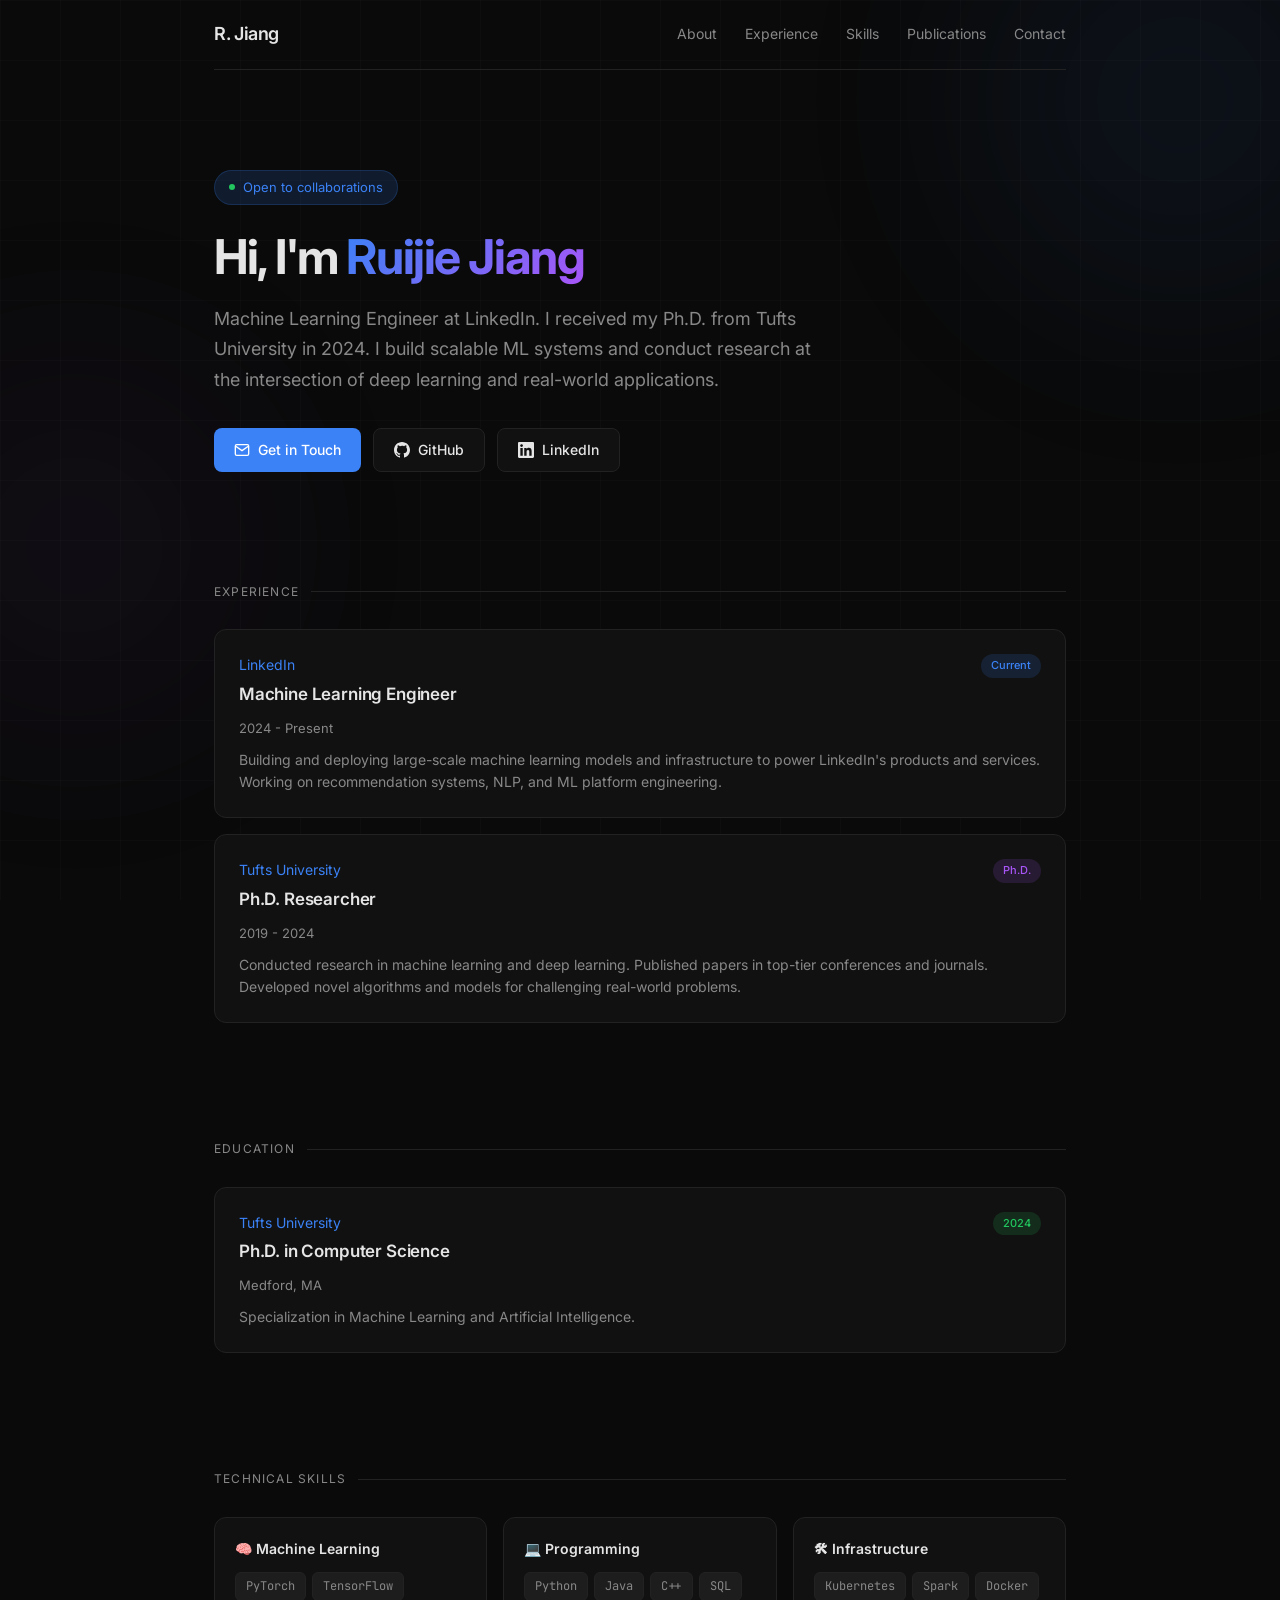
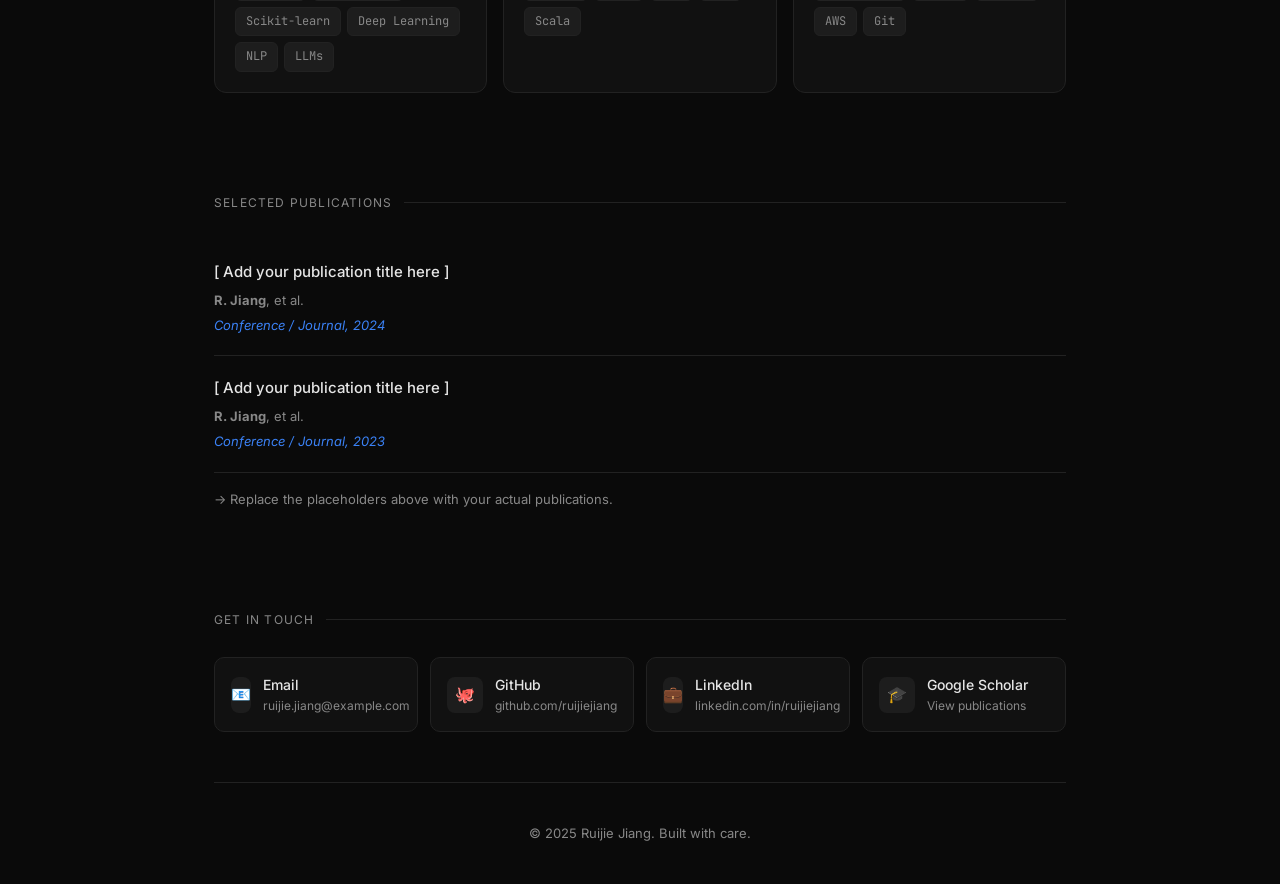
==== index.html @ 91a781a1 "Initial commit: personal homepage" ====
<!DOCTYPE html>
<html lang="en">
<head>
  <meta charset="UTF-8">
  <meta name="viewport" content="width=device-width, initial-scale=1.0">
  <title>Ruijie Jiang - Machine Learning Engineer</title>
  <link href="https://fonts.googleapis.com/css2?family=Inter:wght@300;400;500;600;700&family=JetBrains+Mono:wght@400;500&display=swap" rel="stylesheet">
  <style>
    :root {
      --bg: #0a0a0a;
      --bg-card: #111111;
      --bg-card-hover: #1a1a1a;
      --border: #222;
      --text: #e5e5e5;
      --text-muted: #888;
      --accent: #3b82f6;
      --accent-glow: rgba(59, 130, 246, 0.15);
      --green: #22c55e;
      --purple: #a855f7;
      --orange: #f97316;
    }

    * { margin: 0; padding: 0; box-sizing: border-box; }

    body {
      font-family: 'Inter', -apple-system, sans-serif;
      background: var(--bg);
      color: var(--text);
      line-height: 1.6;
      overflow-x: hidden;
    }

    /* Subtle grid background */
    body::before {
      content: '';
      position: fixed;
      top: 0; left: 0; right: 0; bottom: 0;
      background-image:
        linear-gradient(rgba(255,255,255,0.02) 1px, transparent 1px),
        linear-gradient(90deg, rgba(255,255,255,0.02) 1px, transparent 1px);
      background-size: 60px 60px;
      pointer-events: none;
      z-index: 0;
    }

    /* Glow orbs */
    .glow-orb {
      position: fixed;
      border-radius: 50%;
      filter: blur(120px);
      opacity: 0.4;
      pointer-events: none;
      z-index: 0;
    }
    .glow-1 { width: 400px; height: 400px; background: #3b82f6; top: -100px; right: -100px; opacity: 0.08; }
    .glow-2 { width: 350px; height: 350px; background: #a855f7; bottom: 20%; left: -100px; opacity: 0.06; }

    .container {
      max-width: 900px;
      margin: 0 auto;
      padding: 0 24px;
      position: relative;
      z-index: 1;
    }

    /* Nav */
    nav {
      padding: 20px 0;
      display: flex;
      justify-content: space-between;
      align-items: center;
      border-bottom: 1px solid var(--border);
      margin-bottom: 60px;
    }
    .nav-name {
      font-weight: 600;
      font-size: 18px;
      letter-spacing: -0.02em;
    }
    .nav-links { display: flex; gap: 28px; }
    .nav-links a {
      color: var(--text-muted);
      text-decoration: none;
      font-size: 14px;
      font-weight: 400;
      transition: color 0.2s;
    }
    .nav-links a:hover { color: var(--text); }

    /* Hero */
    .hero {
      padding: 40px 0 60px;
    }
    .hero-badge {
      display: inline-flex;
      align-items: center;
      gap: 8px;
      padding: 6px 14px;
      background: var(--accent-glow);
      border: 1px solid rgba(59,130,246,0.2);
      border-radius: 20px;
      font-size: 13px;
      color: var(--accent);
      margin-bottom: 24px;
    }
    .hero-badge .dot {
      width: 6px; height: 6px;
      background: var(--green);
      border-radius: 50%;
      animation: pulse 2s infinite;
    }
    @keyframes pulse {
      0%, 100% { opacity: 1; }
      50% { opacity: 0.4; }
    }
    .hero h1 {
      font-size: 48px;
      font-weight: 700;
      letter-spacing: -0.03em;
      line-height: 1.15;
      margin-bottom: 20px;
    }
    .hero h1 .gradient {
      background: linear-gradient(135deg, var(--accent), var(--purple));
      -webkit-background-clip: text;
      -webkit-text-fill-color: transparent;
      background-clip: text;
    }
    .hero-desc {
      font-size: 18px;
      color: var(--text-muted);
      max-width: 600px;
      line-height: 1.7;
    }
    .hero-links {
      display: flex;
      gap: 12px;
      margin-top: 32px;
    }
    .hero-links a {
      display: inline-flex;
      align-items: center;
      gap: 8px;
      padding: 10px 20px;
      border-radius: 8px;
      font-size: 14px;
      font-weight: 500;
      text-decoration: none;
      transition: all 0.2s;
    }
    .btn-primary {
      background: var(--accent);
      color: #fff;
    }
    .btn-primary:hover { background: #2563eb; }
    .btn-secondary {
      background: var(--bg-card);
      color: var(--text);
      border: 1px solid var(--border);
    }
    .btn-secondary:hover { background: var(--bg-card-hover); border-color: #444; }

    /* Section */
    section {
      padding: 50px 0;
    }
    .section-title {
      font-size: 12px;
      text-transform: uppercase;
      letter-spacing: 0.1em;
      color: var(--text-muted);
      margin-bottom: 28px;
      display: flex;
      align-items: center;
      gap: 12px;
    }
    .section-title::after {
      content: '';
      flex: 1;
      height: 1px;
      background: var(--border);
    }

    /* Cards */
    .card {
      background: var(--bg-card);
      border: 1px solid var(--border);
      border-radius: 12px;
      padding: 24px;
      margin-bottom: 16px;
      transition: all 0.25s;
    }
    .card:hover {
      background: var(--bg-card-hover);
      border-color: #333;
      transform: translateY(-2px);
    }
    .card-header {
      display: flex;
      justify-content: space-between;
      align-items: flex-start;
      margin-bottom: 10px;
    }
    .card-title {
      font-size: 17px;
      font-weight: 600;
      letter-spacing: -0.01em;
    }
    .card-tag {
      font-size: 11px;
      padding: 3px 10px;
      border-radius: 12px;
      font-weight: 500;
    }
    .tag-blue { background: rgba(59,130,246,0.15); color: var(--accent); }
    .tag-green { background: rgba(34,197,94,0.15); color: var(--green); }
    .tag-purple { background: rgba(168,85,247,0.15); color: var(--purple); }
    .tag-orange { background: rgba(249,115,22,0.15); color: var(--orange); }
    .card-org {
      font-size: 14px;
      color: var(--accent);
      margin-bottom: 4px;
    }
    .card-date {
      font-size: 13px;
      color: var(--text-muted);
      margin-bottom: 10px;
    }
    .card-desc {
      font-size: 14px;
      color: var(--text-muted);
      line-height: 1.6;
    }

    /* Skills */
    .skills-grid {
      display: grid;
      grid-template-columns: repeat(auto-fill, minmax(250px, 1fr));
      gap: 16px;
    }
    .skill-card {
      background: var(--bg-card);
      border: 1px solid var(--border);
      border-radius: 12px;
      padding: 20px;
      transition: all 0.25s;
    }
    .skill-card:hover {
      border-color: #333;
      transform: translateY(-2px);
    }
    .skill-card h3 {
      font-size: 14px;
      font-weight: 600;
      margin-bottom: 12px;
      display: flex;
      align-items: center;
      gap: 8px;
    }
    .skill-tags {
      display: flex;
      flex-wrap: wrap;
      gap: 6px;
    }
    .skill-tag {
      font-size: 12px;
      padding: 4px 10px;
      background: rgba(255,255,255,0.05);
      border: 1px solid var(--border);
      border-radius: 6px;
      color: var(--text-muted);
      font-family: 'JetBrains Mono', monospace;
    }

    /* Publications */
    .pub-item {
      padding: 20px 0;
      border-bottom: 1px solid var(--border);
    }
    .pub-item:last-child { border-bottom: none; }
    .pub-title {
      font-size: 15px;
      font-weight: 500;
      margin-bottom: 6px;
    }
    .pub-authors {
      font-size: 13px;
      color: var(--text-muted);
      margin-bottom: 4px;
    }
    .pub-venue {
      font-size: 13px;
      color: var(--accent);
      font-style: italic;
    }

    /* Contact */
    .contact-grid {
      display: grid;
      grid-template-columns: repeat(auto-fit, minmax(200px, 1fr));
      gap: 12px;
    }
    .contact-item {
      display: flex;
      align-items: center;
      gap: 12px;
      padding: 16px;
      background: var(--bg-card);
      border: 1px solid var(--border);
      border-radius: 10px;
      text-decoration: none;
      color: var(--text);
      font-size: 14px;
      transition: all 0.2s;
    }
    .contact-item:hover {
      border-color: var(--accent);
      background: var(--bg-card-hover);
    }
    .contact-icon {
      width: 36px; height: 36px;
      display: flex;
      align-items: center;
      justify-content: center;
      background: rgba(255,255,255,0.05);
      border-radius: 8px;
      font-size: 16px;
    }

    /* Footer */
    footer {
      padding: 40px 0;
      border-top: 1px solid var(--border);
      text-align: center;
      color: var(--text-muted);
      font-size: 13px;
    }

    /* Responsive */
    @media (max-width: 640px) {
      .hero h1 { font-size: 32px; }
      .hero-desc { font-size: 16px; }
      nav { flex-direction: column; gap: 16px; }
      .skills-grid { grid-template-columns: 1fr; }
    }
  </style>
</head>
<body>
  <div class="glow-orb glow-1"></div>
  <div class="glow-orb glow-2"></div>

  <div class="container">
    <nav>
      <div class="nav-name">R. Jiang</div>
      <div class="nav-links">
        <a href="#about">About</a>
        <a href="#experience">Experience</a>
        <a href="#skills">Skills</a>
        <a href="#publications">Publications</a>
        <a href="#contact">Contact</a>
      </div>
    </nav>

    <!-- Hero -->
    <div class="hero" id="about">
      <div class="hero-badge">
        <span class="dot"></span>
        Open to collaborations
      </div>
      <h1>Hi, I'm <span class="gradient">Ruijie Jiang</span></h1>
      <p class="hero-desc">
        Machine Learning Engineer at LinkedIn. I received my Ph.D. from Tufts University in 2024.
        I build scalable ML systems and conduct research at the intersection of deep learning and real-world applications.
      </p>
      <div class="hero-links">
        <a href="mailto:ruijie.jiang@example.com" class="btn-primary">
          <svg width="16" height="16" fill="none" stroke="currentColor" stroke-width="2" viewBox="0 0 24 24"><path d="M4 4h16c1.1 0 2 .9 2 2v12c0 1.1-.9 2-2 2H4c-1.1 0-2-.9-2-2V6c0-1.1.9-2 2-2z"/><path d="m22 6-10 7L2 6"/></svg>
          Get in Touch
        </a>
        <a href="https://github.com/ruijiejiang" class="btn-secondary" target="_blank">
          <svg width="16" height="16" fill="currentColor" viewBox="0 0 24 24"><path d="M12 0c-6.626 0-12 5.373-12 12 0 5.302 3.438 9.8 8.207 11.387.599.111.793-.261.793-.577v-2.234c-3.338.726-4.033-1.416-4.033-1.416-.546-1.387-1.333-1.756-1.333-1.756-1.089-.745.083-.729.083-.729 1.205.084 1.839 1.237 1.839 1.237 1.07 1.834 2.807 1.304 3.492.997.107-.775.418-1.305.762-1.604-2.665-.305-5.467-1.334-5.467-5.931 0-1.311.469-2.381 1.236-3.221-.124-.303-.535-1.524.117-3.176 0 0 1.008-.322 3.301 1.23A11.509 11.509 0 0 1 12 5.803c1.02.005 2.047.138 3.006.404 2.291-1.552 3.297-1.23 3.297-1.23.653 1.653.242 2.874.118 3.176.77.84 1.235 1.911 1.235 3.221 0 4.609-2.807 5.624-5.479 5.921.43.372.823 1.102.823 2.222v3.293c0 .319.192.694.801.576C20.566 21.797 24 17.3 24 12c0-6.627-5.373-12-12-12z"/></svg>
          GitHub
        </a>
        <a href="https://linkedin.com/in/ruijiejiang" class="btn-secondary" target="_blank">
          <svg width="16" height="16" fill="currentColor" viewBox="0 0 24 24"><path d="M20.447 20.452h-3.554v-5.569c0-1.328-.027-3.037-1.852-3.037-1.853 0-2.136 1.445-2.136 2.939v5.667H9.351V9h3.414v1.561h.046c.477-.9 1.637-1.85 3.37-1.85 3.601 0 4.267 2.37 4.267 5.455v6.286zM5.337 7.433c-1.144 0-2.063-.926-2.063-2.065 0-1.138.92-2.063 2.063-2.063 1.14 0 2.064.925 2.064 2.063 0 1.139-.925 2.065-2.064 2.065zm1.782 13.019H3.555V9h3.564v11.452zM22.225 0H1.771C.792 0 0 .774 0 1.729v20.542C0 23.227.792 24 1.771 24h20.451C23.2 24 24 23.227 24 22.271V1.729C24 .774 23.2 0 22.222 0h.003z"/></svg>
          LinkedIn
        </a>
      </div>
    </div>

    <!-- Experience -->
    <section id="experience">
      <div class="section-title">Experience</div>

      <div class="card">
        <div class="card-header">
          <div>
            <div class="card-org">LinkedIn</div>
            <div class="card-title">Machine Learning Engineer</div>
          </div>
          <span class="card-tag tag-blue">Current</span>
        </div>
        <div class="card-date">2024 - Present</div>
        <div class="card-desc">
          Building and deploying large-scale machine learning models and infrastructure to power LinkedIn's products and services. Working on recommendation systems, NLP, and ML platform engineering.
        </div>
      </div>

      <div class="card">
        <div class="card-header">
          <div>
            <div class="card-org">Tufts University</div>
            <div class="card-title">Ph.D. Researcher</div>
          </div>
          <span class="card-tag tag-purple">Ph.D.</span>
        </div>
        <div class="card-date">2019 - 2024</div>
        <div class="card-desc">
          Conducted research in machine learning and deep learning. Published papers in top-tier conferences and journals. Developed novel algorithms and models for challenging real-world problems.
        </div>
      </div>
    </section>

    <!-- Education -->
    <section id="education">
      <div class="section-title">Education</div>

      <div class="card">
        <div class="card-header">
          <div>
            <div class="card-org">Tufts University</div>
            <div class="card-title">Ph.D. in Computer Science</div>
          </div>
          <span class="card-tag tag-green">2024</span>
        </div>
        <div class="card-date">Medford, MA</div>
        <div class="card-desc">
          Specialization in Machine Learning and Artificial Intelligence.
        </div>
      </div>
    </section>

    <!-- Skills -->
    <section id="skills">
      <div class="section-title">Technical Skills</div>

      <div class="skills-grid">
        <div class="skill-card">
          <h3>🧠 Machine Learning</h3>
          <div class="skill-tags">
            <span class="skill-tag">PyTorch</span>
            <span class="skill-tag">TensorFlow</span>
            <span class="skill-tag">Scikit-learn</span>
            <span class="skill-tag">Deep Learning</span>
            <span class="skill-tag">NLP</span>
            <span class="skill-tag">LLMs</span>
          </div>
        </div>

        <div class="skill-card">
          <h3>💻 Programming</h3>
          <div class="skill-tags">
            <span class="skill-tag">Python</span>
            <span class="skill-tag">Java</span>
            <span class="skill-tag">C++</span>
            <span class="skill-tag">SQL</span>
            <span class="skill-tag">Scala</span>
          </div>
        </div>

        <div class="skill-card">
          <h3>🛠 Infrastructure</h3>
          <div class="skill-tags">
            <span class="skill-tag">Kubernetes</span>
            <span class="skill-tag">Spark</span>
            <span class="skill-tag">Docker</span>
            <span class="skill-tag">AWS</span>
            <span class="skill-tag">Git</span>
          </div>
        </div>
      </div>
    </section>

    <!-- Publications -->
    <section id="publications">
      <div class="section-title">Selected Publications</div>

      <div class="pub-item">
        <div class="pub-title">[ Add your publication title here ]</div>
        <div class="pub-authors"><strong>R. Jiang</strong>, et al.</div>
        <div class="pub-venue">Conference / Journal, 2024</div>
      </div>

      <div class="pub-item">
        <div class="pub-title">[ Add your publication title here ]</div>
        <div class="pub-authors"><strong>R. Jiang</strong>, et al.</div>
        <div class="pub-venue">Conference / Journal, 2023</div>
      </div>

      <p style="color: var(--text-muted); font-size: 13px; margin-top: 16px;">
        → Replace the placeholders above with your actual publications.
      </p>
    </section>

    <!-- Contact -->
    <section id="contact">
      <div class="section-title">Get in Touch</div>

      <div class="contact-grid">
        <a href="mailto:ruijie.jiang@example.com" class="contact-item">
          <div class="contact-icon">📧</div>
          <div>
            <div style="font-weight: 500;">Email</div>
            <div style="font-size: 12px; color: var(--text-muted);">ruijie.jiang@example.com</div>
          </div>
        </a>
        <a href="https://github.com/ruijiejiang" target="_blank" class="contact-item">
          <div class="contact-icon">🐙</div>
          <div>
            <div style="font-weight: 500;">GitHub</div>
            <div style="font-size: 12px; color: var(--text-muted);">github.com/ruijiejiang</div>
          </div>
        </a>
        <a href="https://linkedin.com/in/ruijiejiang" target="_blank" class="contact-item">
          <div class="contact-icon">💼</div>
          <div>
            <div style="font-weight: 500;">LinkedIn</div>
            <div style="font-size: 12px; color: var(--text-muted);">linkedin.com/in/ruijiejiang</div>
          </div>
        </a>
        <a href="https://scholar.google.com/" target="_blank" class="contact-item">
          <div class="contact-icon">🎓</div>
          <div>
            <div style="font-weight: 500;">Google Scholar</div>
            <div style="font-size: 12px; color: var(--text-muted);">View publications</div>
          </div>
        </a>
      </div>
    </section>

    <footer>
      &copy; 2025 Ruijie Jiang. Built with care.
    </footer>
  </div>
</body>
</html>
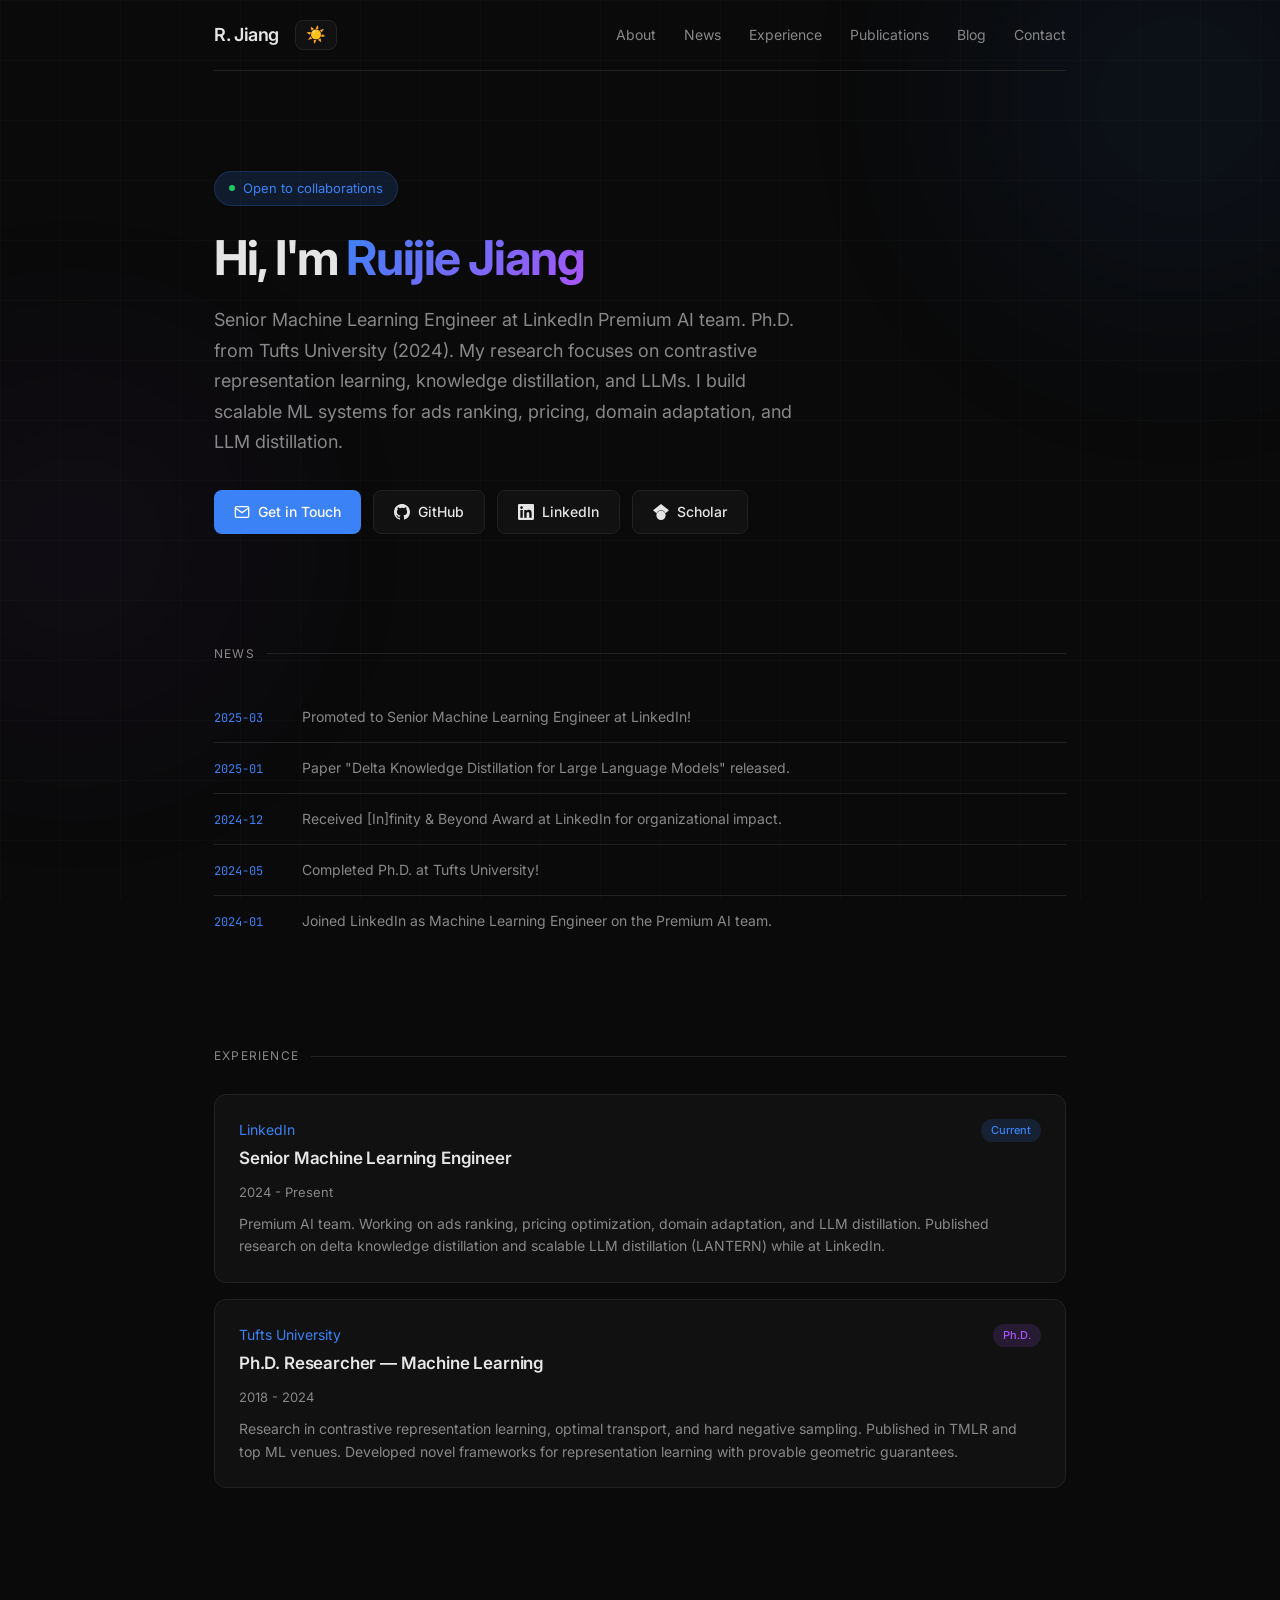
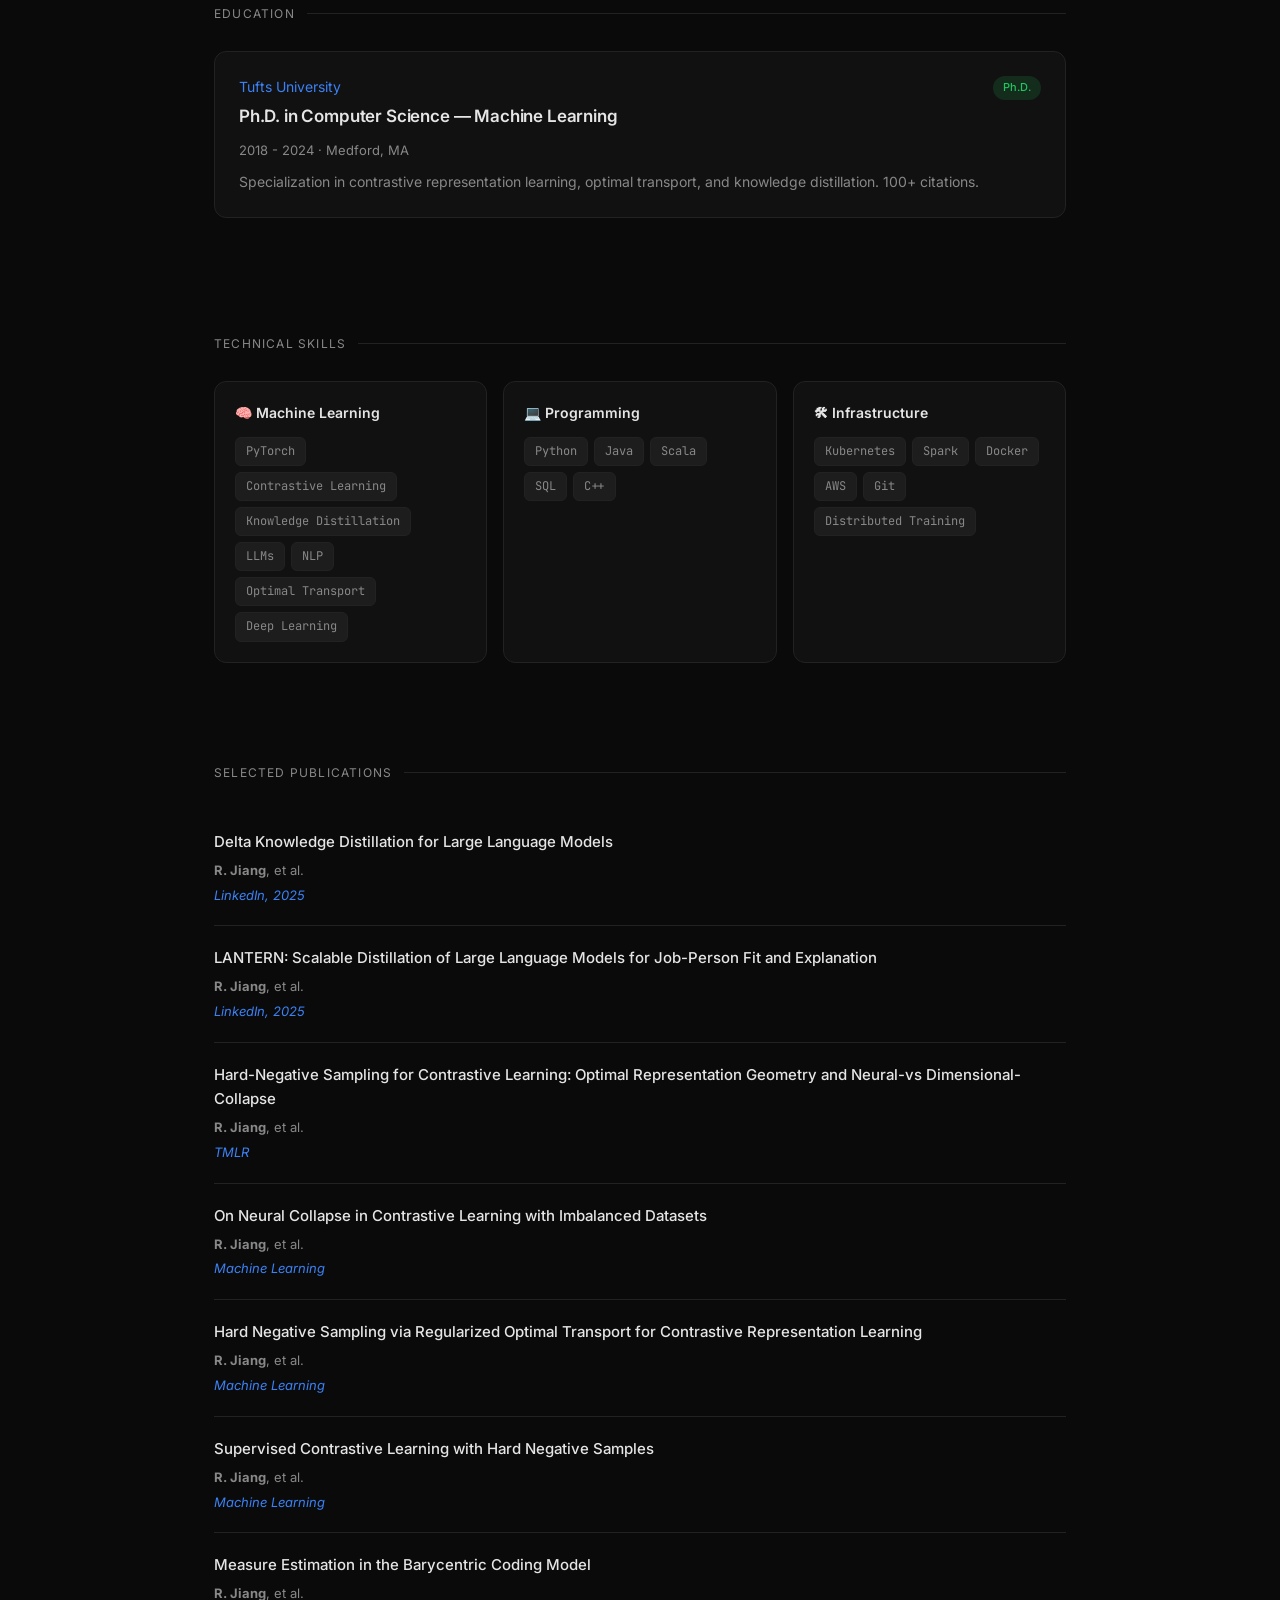
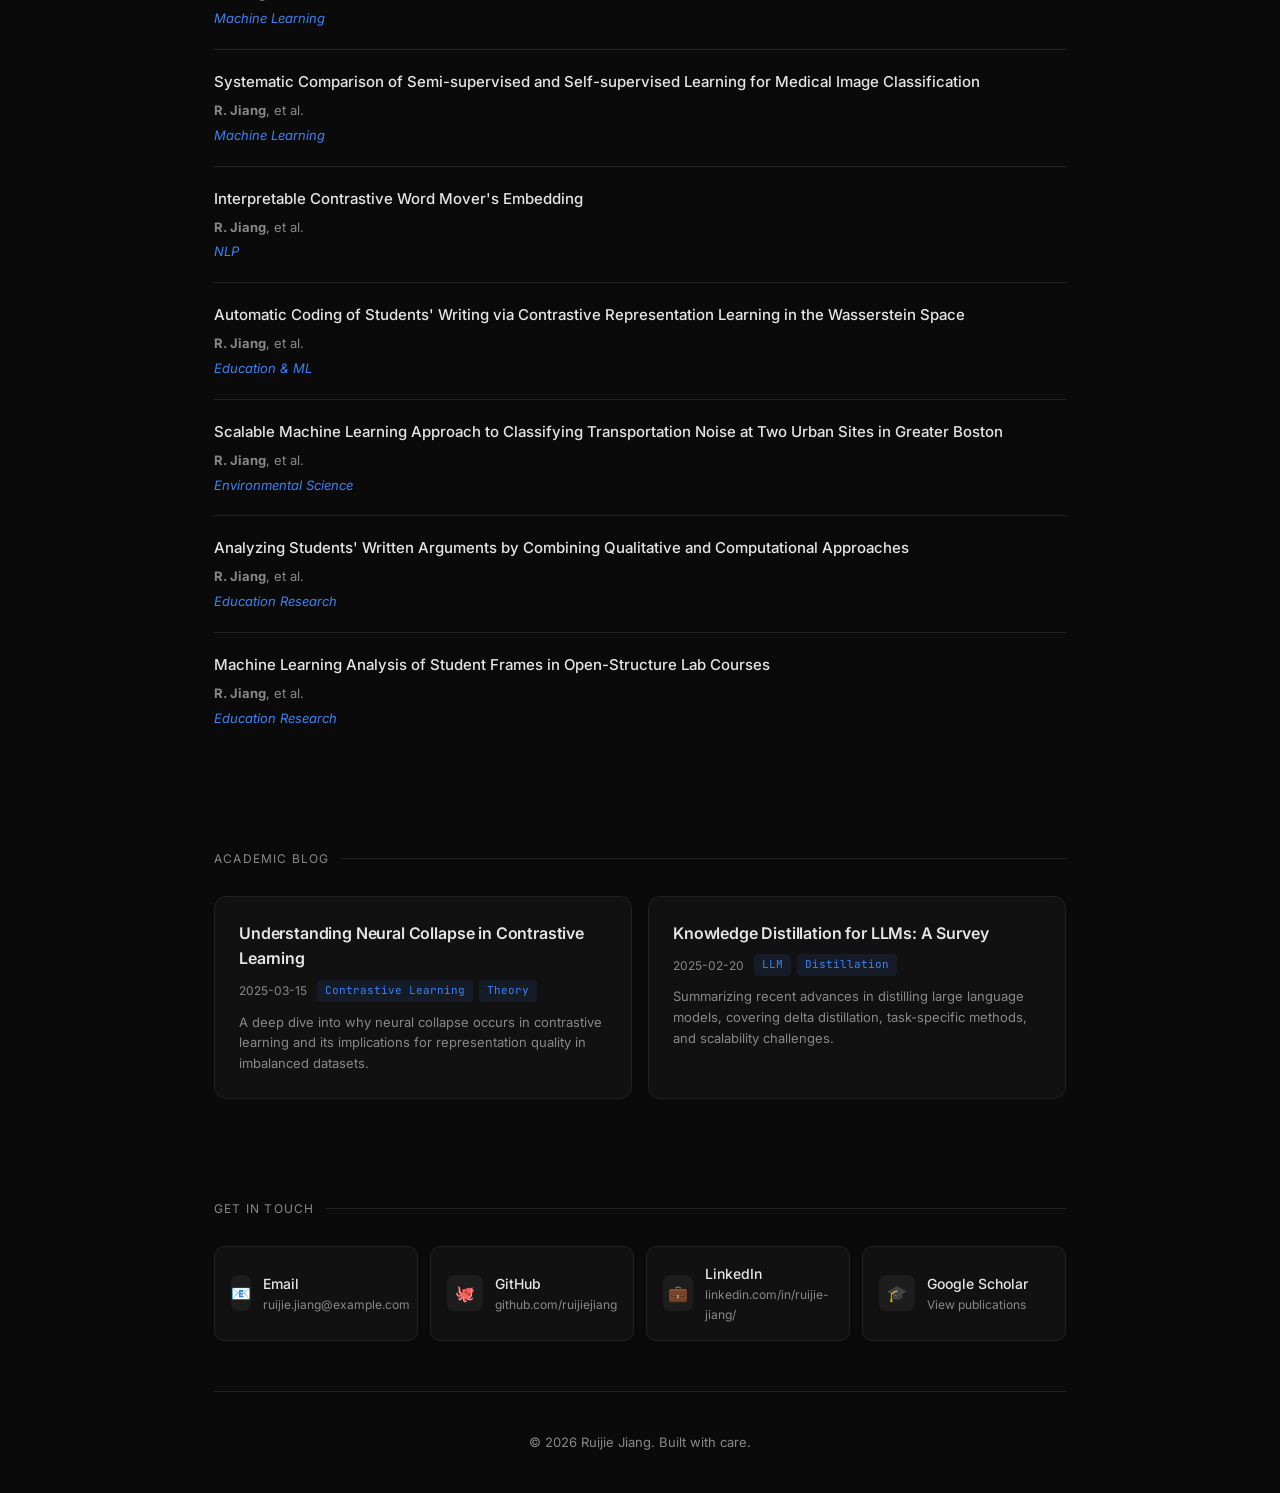
==== commit 17cb93cf: "Refactor: data-driven architecture, day/night theme, news & blog sections" ====
--- a/index.html
+++ b/index.html
@@ -3,544 +3,244 @@
 <head>
   <meta charset="UTF-8">
   <meta name="viewport" content="width=device-width, initial-scale=1.0">
-  <title>Ruijie Jiang - Machine Learning Engineer</title>
+  <title>Ruijie Jiang — Senior ML Engineer</title>
   <link href="https://fonts.googleapis.com/css2?family=Inter:wght@300;400;500;600;700&family=JetBrains+Mono:wght@400;500&display=swap" rel="stylesheet">
-  <style>
-    :root {
-      --bg: #0a0a0a;
-      --bg-card: #111111;
-      --bg-card-hover: #1a1a1a;
-      --border: #222;
-      --text: #e5e5e5;
-      --text-muted: #888;
-      --accent: #3b82f6;
-      --accent-glow: rgba(59, 130, 246, 0.15);
-      --green: #22c55e;
-      --purple: #a855f7;
-      --orange: #f97316;
-    }
-
-    * { margin: 0; padding: 0; box-sizing: border-box; }
-
-    body {
-      font-family: 'Inter', -apple-system, sans-serif;
-      background: var(--bg);
-      color: var(--text);
-      line-height: 1.6;
-      overflow-x: hidden;
-    }
-
-    /* Subtle grid background */
-    body::before {
-      content: '';
-      position: fixed;
-      top: 0; left: 0; right: 0; bottom: 0;
-      background-image:
-        linear-gradient(rgba(255,255,255,0.02) 1px, transparent 1px),
-        linear-gradient(90deg, rgba(255,255,255,0.02) 1px, transparent 1px);
-      background-size: 60px 60px;
-      pointer-events: none;
-      z-index: 0;
-    }
-
-    /* Glow orbs */
-    .glow-orb {
-      position: fixed;
-      border-radius: 50%;
-      filter: blur(120px);
-      opacity: 0.4;
-      pointer-events: none;
-      z-index: 0;
-    }
-    .glow-1 { width: 400px; height: 400px; background: #3b82f6; top: -100px; right: -100px; opacity: 0.08; }
-    .glow-2 { width: 350px; height: 350px; background: #a855f7; bottom: 20%; left: -100px; opacity: 0.06; }
-
-    .container {
-      max-width: 900px;
-      margin: 0 auto;
-      padding: 0 24px;
-      position: relative;
-      z-index: 1;
-    }
-
-    /* Nav */
-    nav {
-      padding: 20px 0;
-      display: flex;
-      justify-content: space-between;
-      align-items: center;
-      border-bottom: 1px solid var(--border);
-      margin-bottom: 60px;
-    }
-    .nav-name {
-      font-weight: 600;
-      font-size: 18px;
-      letter-spacing: -0.02em;
-    }
-    .nav-links { display: flex; gap: 28px; }
-    .nav-links a {
-      color: var(--text-muted);
-      text-decoration: none;
-      font-size: 14px;
-      font-weight: 400;
-      transition: color 0.2s;
-    }
-    .nav-links a:hover { color: var(--text); }
-
-    /* Hero */
-    .hero {
-      padding: 40px 0 60px;
-    }
-    .hero-badge {
-      display: inline-flex;
-      align-items: center;
-      gap: 8px;
-      padding: 6px 14px;
-      background: var(--accent-glow);
-      border: 1px solid rgba(59,130,246,0.2);
-      border-radius: 20px;
-      font-size: 13px;
-      color: var(--accent);
-      margin-bottom: 24px;
-    }
-    .hero-badge .dot {
-      width: 6px; height: 6px;
-      background: var(--green);
-      border-radius: 50%;
-      animation: pulse 2s infinite;
-    }
-    @keyframes pulse {
-      0%, 100% { opacity: 1; }
-      50% { opacity: 0.4; }
-    }
-    .hero h1 {
-      font-size: 48px;
-      font-weight: 700;
-      letter-spacing: -0.03em;
-      line-height: 1.15;
-      margin-bottom: 20px;
-    }
-    .hero h1 .gradient {
-      background: linear-gradient(135deg, var(--accent), var(--purple));
-      -webkit-background-clip: text;
-      -webkit-text-fill-color: transparent;
-      background-clip: text;
-    }
-    .hero-desc {
-      font-size: 18px;
-      color: var(--text-muted);
-      max-width: 600px;
-      line-height: 1.7;
-    }
-    .hero-links {
-      display: flex;
-      gap: 12px;
-      margin-top: 32px;
-    }
-    .hero-links a {
-      display: inline-flex;
-      align-items: center;
-      gap: 8px;
-      padding: 10px 20px;
-      border-radius: 8px;
-      font-size: 14px;
-      font-weight: 500;
-      text-decoration: none;
-      transition: all 0.2s;
-    }
-    .btn-primary {
-      background: var(--accent);
-      color: #fff;
-    }
-    .btn-primary:hover { background: #2563eb; }
-    .btn-secondary {
-      background: var(--bg-card);
-      color: var(--text);
-      border: 1px solid var(--border);
-    }
-    .btn-secondary:hover { background: var(--bg-card-hover); border-color: #444; }
-
-    /* Section */
-    section {
-      padding: 50px 0;
-    }
-    .section-title {
-      font-size: 12px;
-      text-transform: uppercase;
-      letter-spacing: 0.1em;
-      color: var(--text-muted);
-      margin-bottom: 28px;
-      display: flex;
-      align-items: center;
-      gap: 12px;
-    }
-    .section-title::after {
-      content: '';
-      flex: 1;
-      height: 1px;
-      background: var(--border);
-    }
-
-    /* Cards */
-    .card {
-      background: var(--bg-card);
-      border: 1px solid var(--border);
-      border-radius: 12px;
-      padding: 24px;
-      margin-bottom: 16px;
-      transition: all 0.25s;
-    }
-    .card:hover {
-      background: var(--bg-card-hover);
-      border-color: #333;
-      transform: translateY(-2px);
-    }
-    .card-header {
-      display: flex;
-      justify-content: space-between;
-      align-items: flex-start;
-      margin-bottom: 10px;
-    }
-    .card-title {
-      font-size: 17px;
-      font-weight: 600;
-      letter-spacing: -0.01em;
-    }
-    .card-tag {
-      font-size: 11px;
-      padding: 3px 10px;
-      border-radius: 12px;
-      font-weight: 500;
-    }
-    .tag-blue { background: rgba(59,130,246,0.15); color: var(--accent); }
-    .tag-green { background: rgba(34,197,94,0.15); color: var(--green); }
-    .tag-purple { background: rgba(168,85,247,0.15); color: var(--purple); }
-    .tag-orange { background: rgba(249,115,22,0.15); color: var(--orange); }
-    .card-org {
-      font-size: 14px;
-      color: var(--accent);
-      margin-bottom: 4px;
-    }
-    .card-date {
-      font-size: 13px;
-      color: var(--text-muted);
-      margin-bottom: 10px;
-    }
-    .card-desc {
-      font-size: 14px;
-      color: var(--text-muted);
-      line-height: 1.6;
-    }
-
-    /* Skills */
-    .skills-grid {
-      display: grid;
-      grid-template-columns: repeat(auto-fill, minmax(250px, 1fr));
-      gap: 16px;
-    }
-    .skill-card {
-      background: var(--bg-card);
-      border: 1px solid var(--border);
-      border-radius: 12px;
-      padding: 20px;
-      transition: all 0.25s;
-    }
-    .skill-card:hover {
-      border-color: #333;
-      transform: translateY(-2px);
-    }
-    .skill-card h3 {
-      font-size: 14px;
-      font-weight: 600;
-      margin-bottom: 12px;
-      display: flex;
-      align-items: center;
-      gap: 8px;
-    }
-    .skill-tags {
-      display: flex;
-      flex-wrap: wrap;
-      gap: 6px;
-    }
-    .skill-tag {
-      font-size: 12px;
-      padding: 4px 10px;
-      background: rgba(255,255,255,0.05);
-      border: 1px solid var(--border);
-      border-radius: 6px;
-      color: var(--text-muted);
-      font-family: 'JetBrains Mono', monospace;
-    }
-
-    /* Publications */
-    .pub-item {
-      padding: 20px 0;
-      border-bottom: 1px solid var(--border);
-    }
-    .pub-item:last-child { border-bottom: none; }
-    .pub-title {
-      font-size: 15px;
-      font-weight: 500;
-      margin-bottom: 6px;
-    }
-    .pub-authors {
-      font-size: 13px;
-      color: var(--text-muted);
-      margin-bottom: 4px;
-    }
-    .pub-venue {
-      font-size: 13px;
-      color: var(--accent);
-      font-style: italic;
-    }
-
-    /* Contact */
-    .contact-grid {
-      display: grid;
-      grid-template-columns: repeat(auto-fit, minmax(200px, 1fr));
-      gap: 12px;
-    }
-    .contact-item {
-      display: flex;
-      align-items: center;
-      gap: 12px;
-      padding: 16px;
-      background: var(--bg-card);
-      border: 1px solid var(--border);
-      border-radius: 10px;
-      text-decoration: none;
-      color: var(--text);
-      font-size: 14px;
-      transition: all 0.2s;
-    }
-    .contact-item:hover {
-      border-color: var(--accent);
-      background: var(--bg-card-hover);
-    }
-    .contact-icon {
-      width: 36px; height: 36px;
-      display: flex;
-      align-items: center;
-      justify-content: center;
-      background: rgba(255,255,255,0.05);
-      border-radius: 8px;
-      font-size: 16px;
-    }
-
-    /* Footer */
-    footer {
-      padding: 40px 0;
-      border-top: 1px solid var(--border);
-      text-align: center;
-      color: var(--text-muted);
-      font-size: 13px;
-    }
-
-    /* Responsive */
-    @media (max-width: 640px) {
-      .hero h1 { font-size: 32px; }
-      .hero-desc { font-size: 16px; }
-      nav { flex-direction: column; gap: 16px; }
-      .skills-grid { grid-template-columns: 1fr; }
-    }
-  </style>
+  <link rel="stylesheet" href="style.css">
 </head>
 <body>
   <div class="glow-orb glow-1"></div>
   <div class="glow-orb glow-2"></div>
 
   <div class="container">
+    <!-- Nav -->
     <nav>
-      <div class="nav-name">R. Jiang</div>
+      <div class="nav-left">
+        <div class="nav-name" id="nav-name"></div>
+        <button class="theme-toggle" id="theme-toggle" title="Toggle day/night"></button>
+      </div>
       <div class="nav-links">
         <a href="#about">About</a>
+        <a href="#news">News</a>
         <a href="#experience">Experience</a>
-        <a href="#skills">Skills</a>
         <a href="#publications">Publications</a>
+        <a href="#blog">Blog</a>
         <a href="#contact">Contact</a>
       </div>
     </nav>
 
     <!-- Hero -->
     <div class="hero" id="about">
-      <div class="hero-badge">
-        <span class="dot"></span>
-        Open to collaborations
-      </div>
-      <h1>Hi, I'm <span class="gradient">Ruijie Jiang</span></h1>
-      <p class="hero-desc">
-        Machine Learning Engineer at LinkedIn. I received my Ph.D. from Tufts University in 2024.
-        I build scalable ML systems and conduct research at the intersection of deep learning and real-world applications.
-      </p>
-      <div class="hero-links">
-        <a href="mailto:ruijie.jiang@example.com" class="btn-primary">
-          <svg width="16" height="16" fill="none" stroke="currentColor" stroke-width="2" viewBox="0 0 24 24"><path d="M4 4h16c1.1 0 2 .9 2 2v12c0 1.1-.9 2-2 2H4c-1.1 0-2-.9-2-2V6c0-1.1.9-2 2-2z"/><path d="m22 6-10 7L2 6"/></svg>
-          Get in Touch
-        </a>
-        <a href="https://github.com/ruijiejiang" class="btn-secondary" target="_blank">
-          <svg width="16" height="16" fill="currentColor" viewBox="0 0 24 24"><path d="M12 0c-6.626 0-12 5.373-12 12 0 5.302 3.438 9.8 8.207 11.387.599.111.793-.261.793-.577v-2.234c-3.338.726-4.033-1.416-4.033-1.416-.546-1.387-1.333-1.756-1.333-1.756-1.089-.745.083-.729.083-.729 1.205.084 1.839 1.237 1.839 1.237 1.07 1.834 2.807 1.304 3.492.997.107-.775.418-1.305.762-1.604-2.665-.305-5.467-1.334-5.467-5.931 0-1.311.469-2.381 1.236-3.221-.124-.303-.535-1.524.117-3.176 0 0 1.008-.322 3.301 1.23A11.509 11.509 0 0 1 12 5.803c1.02.005 2.047.138 3.006.404 2.291-1.552 3.297-1.23 3.297-1.23.653 1.653.242 2.874.118 3.176.77.84 1.235 1.911 1.235 3.221 0 4.609-2.807 5.624-5.479 5.921.43.372.823 1.102.823 2.222v3.293c0 .319.192.694.801.576C20.566 21.797 24 17.3 24 12c0-6.627-5.373-12-12-12z"/></svg>
-          GitHub
-        </a>
-        <a href="https://linkedin.com/in/ruijiejiang" class="btn-secondary" target="_blank">
-          <svg width="16" height="16" fill="currentColor" viewBox="0 0 24 24"><path d="M20.447 20.452h-3.554v-5.569c0-1.328-.027-3.037-1.852-3.037-1.853 0-2.136 1.445-2.136 2.939v5.667H9.351V9h3.414v1.561h.046c.477-.9 1.637-1.85 3.37-1.85 3.601 0 4.267 2.37 4.267 5.455v6.286zM5.337 7.433c-1.144 0-2.063-.926-2.063-2.065 0-1.138.92-2.063 2.063-2.063 1.14 0 2.064.925 2.064 2.063 0 1.139-.925 2.065-2.064 2.065zm1.782 13.019H3.555V9h3.564v11.452zM22.225 0H1.771C.792 0 0 .774 0 1.729v20.542C0 23.227.792 24 1.771 24h20.451C23.2 24 24 23.227 24 22.271V1.729C24 .774 23.2 0 22.222 0h.003z"/></svg>
-          LinkedIn
-        </a>
-      </div>
+      <div class="hero-badge"><span class="dot"></span><span id="hero-badge"></span></div>
+      <h1>Hi, I'm <span class="gradient" id="hero-name"></span></h1>
+      <p class="hero-desc" id="hero-desc"></p>
+      <div class="hero-links" id="hero-links"></div>
     </div>
+
+    <!-- News -->
+    <section id="news">
+      <div class="section-title">News</div>
+      <ul class="news-list" id="news-list"></ul>
+    </section>
 
     <!-- Experience -->
     <section id="experience">
       <div class="section-title">Experience</div>
-
-      <div class="card">
-        <div class="card-header">
-          <div>
-            <div class="card-org">LinkedIn</div>
-            <div class="card-title">Machine Learning Engineer</div>
-          </div>
-          <span class="card-tag tag-blue">Current</span>
-        </div>
-        <div class="card-date">2024 - Present</div>
-        <div class="card-desc">
-          Building and deploying large-scale machine learning models and infrastructure to power LinkedIn's products and services. Working on recommendation systems, NLP, and ML platform engineering.
-        </div>
-      </div>
-
-      <div class="card">
-        <div class="card-header">
-          <div>
-            <div class="card-org">Tufts University</div>
-            <div class="card-title">Ph.D. Researcher</div>
-          </div>
-          <span class="card-tag tag-purple">Ph.D.</span>
-        </div>
-        <div class="card-date">2019 - 2024</div>
-        <div class="card-desc">
-          Conducted research in machine learning and deep learning. Published papers in top-tier conferences and journals. Developed novel algorithms and models for challenging real-world problems.
-        </div>
-      </div>
+      <div id="experience-list"></div>
     </section>
 
     <!-- Education -->
     <section id="education">
       <div class="section-title">Education</div>
-
-      <div class="card">
-        <div class="card-header">
-          <div>
-            <div class="card-org">Tufts University</div>
-            <div class="card-title">Ph.D. in Computer Science</div>
-          </div>
-          <span class="card-tag tag-green">2024</span>
-        </div>
-        <div class="card-date">Medford, MA</div>
-        <div class="card-desc">
-          Specialization in Machine Learning and Artificial Intelligence.
-        </div>
-      </div>
+      <div id="education-list"></div>
     </section>
 
     <!-- Skills -->
     <section id="skills">
       <div class="section-title">Technical Skills</div>
-
-      <div class="skills-grid">
-        <div class="skill-card">
-          <h3>🧠 Machine Learning</h3>
-          <div class="skill-tags">
-            <span class="skill-tag">PyTorch</span>
-            <span class="skill-tag">TensorFlow</span>
-            <span class="skill-tag">Scikit-learn</span>
-            <span class="skill-tag">Deep Learning</span>
-            <span class="skill-tag">NLP</span>
-            <span class="skill-tag">LLMs</span>
-          </div>
-        </div>
-
-        <div class="skill-card">
-          <h3>💻 Programming</h3>
-          <div class="skill-tags">
-            <span class="skill-tag">Python</span>
-            <span class="skill-tag">Java</span>
-            <span class="skill-tag">C++</span>
-            <span class="skill-tag">SQL</span>
-            <span class="skill-tag">Scala</span>
-          </div>
-        </div>
-
-        <div class="skill-card">
-          <h3>🛠 Infrastructure</h3>
-          <div class="skill-tags">
-            <span class="skill-tag">Kubernetes</span>
-            <span class="skill-tag">Spark</span>
-            <span class="skill-tag">Docker</span>
-            <span class="skill-tag">AWS</span>
-            <span class="skill-tag">Git</span>
-          </div>
-        </div>
-      </div>
+      <div class="skills-grid" id="skills-grid"></div>
     </section>
 
     <!-- Publications -->
     <section id="publications">
       <div class="section-title">Selected Publications</div>
-
-      <div class="pub-item">
-        <div class="pub-title">[ Add your publication title here ]</div>
-        <div class="pub-authors"><strong>R. Jiang</strong>, et al.</div>
-        <div class="pub-venue">Conference / Journal, 2024</div>
-      </div>
-
-      <div class="pub-item">
-        <div class="pub-title">[ Add your publication title here ]</div>
-        <div class="pub-authors"><strong>R. Jiang</strong>, et al.</div>
-        <div class="pub-venue">Conference / Journal, 2023</div>
-      </div>
-
-      <p style="color: var(--text-muted); font-size: 13px; margin-top: 16px;">
-        → Replace the placeholders above with your actual publications.
-      </p>
+      <div id="pub-list"></div>
+    </section>
+
+    <!-- Blog -->
+    <section id="blog">
+      <div class="section-title">Academic Blog</div>
+      <div class="blog-grid" id="blog-grid"></div>
     </section>
 
     <!-- Contact -->
     <section id="contact">
       <div class="section-title">Get in Touch</div>
-
-      <div class="contact-grid">
-        <a href="mailto:ruijie.jiang@example.com" class="contact-item">
-          <div class="contact-icon">📧</div>
-          <div>
-            <div style="font-weight: 500;">Email</div>
-            <div style="font-size: 12px; color: var(--text-muted);">ruijie.jiang@example.com</div>
+      <div class="contact-grid" id="contact-grid"></div>
+    </section>
+
+    <footer id="footer"></footer>
+  </div>
+
+  <script src="data.js"></script>
+  <script>
+    // ---- SVG icons ----
+    const ICONS = {
+      mail: '<svg width="16" height="16" fill="none" stroke="currentColor" stroke-width="2" viewBox="0 0 24 24"><path d="M4 4h16c1.1 0 2 .9 2 2v12c0 1.1-.9 2-2 2H4c-1.1 0-2-.9-2-2V6c0-1.1.9-2 2-2z"/><path d="m22 6-10 7L2 6"/></svg>',
+      github: '<svg width="16" height="16" fill="currentColor" viewBox="0 0 24 24"><path d="M12 0c-6.626 0-12 5.373-12 12 0 5.302 3.438 9.8 8.207 11.387.599.111.793-.261.793-.577v-2.234c-3.338.726-4.033-1.416-4.033-1.416-.546-1.387-1.333-1.756-1.333-1.756-1.089-.745.083-.729.083-.729 1.205.084 1.839 1.237 1.839 1.237 1.07 1.834 2.807 1.304 3.492.997.107-.775.418-1.305.762-1.604-2.665-.305-5.467-1.334-5.467-5.931 0-1.311.469-2.381 1.236-3.221-.124-.303-.535-1.524.117-3.176 0 0 1.008-.322 3.301 1.23A11.509 11.509 0 0 1 12 5.803c1.02.005 2.047.138 3.006.404 2.291-1.552 3.297-1.23 3.297-1.23.653 1.653.242 2.874.118 3.176.77.84 1.235 1.911 1.235 3.221 0 4.609-2.807 5.624-5.479 5.921.43.372.823 1.102.823 2.222v3.293c0 .319.192.694.801.576C20.566 21.797 24 17.3 24 12c0-6.627-5.373-12-12-12z"/></svg>',
+      linkedin: '<svg width="16" height="16" fill="currentColor" viewBox="0 0 24 24"><path d="M20.447 20.452h-3.554v-5.569c0-1.328-.027-3.037-1.852-3.037-1.853 0-2.136 1.445-2.136 2.939v5.667H9.351V9h3.414v1.561h.046c.477-.9 1.637-1.85 3.37-1.85 3.601 0 4.267 2.37 4.267 5.455v6.286zM5.337 7.433c-1.144 0-2.063-.926-2.063-2.065 0-1.138.92-2.063 2.063-2.063 1.14 0 2.064.925 2.064 2.063 0 1.139-.925 2.065-2.064 2.065zm1.782 13.019H3.555V9h3.564v11.452zM22.225 0H1.771C.792 0 0 .774 0 1.729v20.542C0 23.227.792 24 1.771 24h20.451C23.2 24 24 23.227 24 22.271V1.729C24 .774 23.2 0 22.222 0h.003z"/></svg>',
+      scholar: '<svg width="16" height="16" fill="currentColor" viewBox="0 0 24 24"><path d="M5.242 13.769L0 9.5 12 0l12 9.5-5.242 4.269C17.548 11.249 14.978 9.5 12 9.5c-2.977 0-5.548 1.748-6.758 4.269zM12 10a7 7 0 1 0 0 14 7 7 0 0 0 0-14z"/></svg>',
+    };
+
+    const $ = (id) => document.getElementById(id);
+    const el = (tag, cls, html) => {
+      const e = document.createElement(tag);
+      if (cls) e.className = cls;
+      if (html) e.innerHTML = html;
+      return e;
+    };
+
+    // ---- Theme (auto day/night + manual toggle) ----
+    function isDay() {
+      const h = new Date().getHours();
+      return h >= SITE.dayStart && h < SITE.dayEnd;
+    }
+    function applyTheme(day) {
+      document.documentElement.setAttribute('data-theme', day ? 'day' : 'night');
+      $('theme-toggle').textContent = day ? '🌙' : '☀️';
+      $('theme-toggle').title = day ? 'Switch to night mode' : 'Switch to day mode';
+    }
+    let currentThemeIsDay = isDay();
+    const saved = sessionStorage.getItem('theme');
+    if (saved !== null) currentThemeIsDay = saved === 'day';
+    $('theme-toggle').addEventListener('click', () => {
+      currentThemeIsDay = !currentThemeIsDay;
+      sessionStorage.setItem('theme', currentThemeIsDay ? 'day' : 'night');
+      applyTheme(currentThemeIsDay);
+    });
+    applyTheme(currentThemeIsDay);
+
+    // ---- Hero ----
+    $('nav-name').textContent = SITE.shortName;
+    $('hero-badge').textContent = SITE.badge;
+    $('hero-name').textContent = SITE.name;
+    $('hero-desc').textContent = SITE.heroDesc;
+    $('hero-links').innerHTML = `
+      <a href="mailto:${SITE.email}" class="btn-primary">${ICONS.mail} Get in Touch</a>
+      <a href="${SITE.github}" class="btn-secondary" target="_blank">${ICONS.github} GitHub</a>
+      <a href="${SITE.linkedin}" class="btn-secondary" target="_blank">${ICONS.linkedin} LinkedIn</a>
+      <a href="${SITE.scholar}" class="btn-secondary" target="_blank">${ICONS.scholar} Scholar</a>
+    `;
+
+    // ---- News ----
+    const newsList = $('news-list');
+    const NEWS_INITIAL = 5;
+    SITE.news.forEach((n, i) => {
+      const li = el('li', 'news-item', `
+        <span class="news-date">${n.date}</span>
+        <span class="news-text">${n.text}</span>
+      `);
+      if (i >= NEWS_INITIAL) li.style.display = 'none';
+      li.dataset.idx = i;
+      newsList.appendChild(li);
+    });
+    if (SITE.news.length > NEWS_INITIAL) {
+      const btn = el('button', 'news-show-more', `Show all (${SITE.news.length})`);
+      let expanded = false;
+      btn.addEventListener('click', () => {
+        expanded = !expanded;
+        newsList.querySelectorAll('.news-item').forEach(li => {
+          li.style.display = (expanded || +li.dataset.idx < NEWS_INITIAL) ? '' : 'none';
+        });
+        btn.textContent = expanded ? 'Show less' : `Show all (${SITE.news.length})`;
+      });
+      newsList.parentElement.appendChild(btn);
+    }
+
+    // ---- Experience & Education ----
+    function renderCards(list, containerId) {
+      const container = $(containerId);
+      list.forEach(item => {
+        container.appendChild(el('div', 'card', `
+          <div class="card-header">
+            <div>
+              <div class="card-org">${item.org}</div>
+              <div class="card-title">${item.role || item.degree}</div>
+            </div>
+            <span class="card-tag tag-${item.tagColor}">${item.tag}</span>
           </div>
-        </a>
-        <a href="https://github.com/ruijiejiang" target="_blank" class="contact-item">
-          <div class="contact-icon">🐙</div>
-          <div>
-            <div style="font-weight: 500;">GitHub</div>
-            <div style="font-size: 12px; color: var(--text-muted);">github.com/ruijiejiang</div>
+          <div class="card-date">${item.date}</div>
+          <div class="card-desc">${item.desc}</div>
+        `));
+      });
+    }
+    renderCards(SITE.experience, 'experience-list');
+    renderCards(SITE.education, 'education-list');
+
+    // ---- Skills ----
+    const skillsGrid = $('skills-grid');
+    SITE.skills.forEach(s => {
+      skillsGrid.appendChild(el('div', 'skill-card', `
+        <h3>${s.icon} ${s.category}</h3>
+        <div class="skill-tags">${s.items.map(i => `<span class="skill-tag">${i}</span>`).join('')}</div>
+      `));
+    });
+
+    // ---- Publications ----
+    const pubList = $('pub-list');
+    SITE.publications.forEach(p => {
+      const titleHtml = p.link
+        ? `<a href="${p.link}" target="_blank">${p.title}</a>`
+        : p.title;
+      pubList.appendChild(el('div', 'pub-item', `
+        <div class="pub-title">${titleHtml}</div>
+        <div class="pub-authors">${p.authors}</div>
+        <div class="pub-venue">${p.venue}</div>
+      `));
+    });
+
+    // ---- Blog ----
+    const blogGrid = $('blog-grid');
+    if (SITE.blogPosts.length === 0) {
+      blogGrid.appendChild(el('p', 'blog-empty', 'Coming soon...'));
+    } else {
+      SITE.blogPosts.forEach(post => {
+        const titleHtml = post.link
+          ? `<a href="${post.link}">${post.title}</a>`
+          : post.title;
+        const tagsHtml = post.tags.map(t => `<span class="blog-tag">${t}</span>`).join('');
+        blogGrid.appendChild(el('div', 'blog-card', `
+          <div class="blog-card-title">${titleHtml}</div>
+          <div class="blog-card-meta">
+            <span>${post.date}</span>
+            <div class="blog-card-tags">${tagsHtml}</div>
           </div>
-        </a>
-        <a href="https://linkedin.com/in/ruijiejiang" target="_blank" class="contact-item">
-          <div class="contact-icon">💼</div>
-          <div>
-            <div style="font-weight: 500;">LinkedIn</div>
-            <div style="font-size: 12px; color: var(--text-muted);">linkedin.com/in/ruijiejiang</div>
-          </div>
-        </a>
-        <a href="https://scholar.google.com/" target="_blank" class="contact-item">
-          <div class="contact-icon">🎓</div>
-          <div>
-            <div style="font-weight: 500;">Google Scholar</div>
-            <div style="font-size: 12px; color: var(--text-muted);">View publications</div>
-          </div>
-        </a>
-      </div>
-    </section>
-
-    <footer>
-      &copy; 2025 Ruijie Jiang. Built with care.
-    </footer>
-  </div>
+          <div class="blog-card-summary">${post.summary}</div>
+        `));
+      });
+    }
+
+    // ---- Contact ----
+    const contactGrid = $('contact-grid');
+    [
+      { icon: '📧', label: 'Email',          sub: SITE.email,                                    href: `mailto:${SITE.email}` },
+      { icon: '🐙', label: 'GitHub',         sub: SITE.github.replace('https://', ''),           href: SITE.github },
+      { icon: '💼', label: 'LinkedIn',        sub: SITE.linkedin.replace('https://www.', ''),     href: SITE.linkedin },
+      { icon: '🎓', label: 'Google Scholar',  sub: 'View publications',                           href: SITE.scholar },
+    ].forEach(c => {
+      const a = el('a', 'contact-item', `
+        <div class="contact-icon">${c.icon}</div>
+        <div>
+          <div class="contact-label">${c.label}</div>
+          <div class="contact-sub">${c.sub}</div>
+        </div>
+      `);
+      a.href = c.href;
+      a.target = '_blank';
+      contactGrid.appendChild(a);
+    });
+
+    // ---- Footer ----
+    $('footer').innerHTML = `&copy; ${new Date().getFullYear()} ${SITE.name}. Built with care.`;
+  </script>
 </body>
 </html>
--- a/style.css
+++ b/style.css
@@ -0,0 +1,431 @@
+/* ============================================================
+   style.css — 日夜双主题 + 所有组件样式
+   ============================================================ */
+
+/* ---- Night theme (default) ---- */
+:root {
+  --bg: #0a0a0a;
+  --bg-card: #111111;
+  --bg-card-hover: #1a1a1a;
+  --border: #222;
+  --text: #e5e5e5;
+  --text-muted: #888;
+  --accent: #3b82f6;
+  --accent-hover: #2563eb;
+  --accent-glow: rgba(59, 130, 246, 0.15);
+  --accent-border: rgba(59, 130, 246, 0.2);
+  --green: #22c55e;
+  --purple: #a855f7;
+  --orange: #f97316;
+  --grid-line: rgba(255, 255, 255, 0.02);
+  --skill-tag-bg: rgba(255, 255, 255, 0.05);
+  --contact-icon-bg: rgba(255, 255, 255, 0.05);
+  --glow1-color: #3b82f6;
+  --glow2-color: #a855f7;
+  --glow1-opacity: 0.08;
+  --glow2-opacity: 0.06;
+  --card-hover-border: #333;
+  --gradient-from: var(--accent);
+  --gradient-to: var(--purple);
+}
+
+/* ---- Day theme ---- */
+[data-theme="day"] {
+  --bg: #f8f9fa;
+  --bg-card: #ffffff;
+  --bg-card-hover: #f0f1f3;
+  --border: #e0e0e0;
+  --text: #1a1a1a;
+  --text-muted: #666;
+  --accent: #2563eb;
+  --accent-hover: #1d4ed8;
+  --accent-glow: rgba(37, 99, 235, 0.1);
+  --accent-border: rgba(37, 99, 235, 0.2);
+  --green: #16a34a;
+  --purple: #9333ea;
+  --orange: #ea580c;
+  --grid-line: rgba(0, 0, 0, 0.03);
+  --skill-tag-bg: rgba(0, 0, 0, 0.04);
+  --contact-icon-bg: rgba(0, 0, 0, 0.04);
+  --glow1-color: #60a5fa;
+  --glow2-color: #c084fc;
+  --glow1-opacity: 0.10;
+  --glow2-opacity: 0.08;
+  --card-hover-border: #ccc;
+  --gradient-from: #2563eb;
+  --gradient-to: #9333ea;
+}
+
+/* ---- Reset ---- */
+* { margin: 0; padding: 0; box-sizing: border-box; }
+
+body {
+  font-family: 'Inter', -apple-system, sans-serif;
+  background: var(--bg);
+  color: var(--text);
+  line-height: 1.6;
+  overflow-x: hidden;
+  transition: background 0.4s, color 0.4s;
+}
+
+/* Grid overlay */
+body::before {
+  content: '';
+  position: fixed;
+  inset: 0;
+  background-image:
+    linear-gradient(var(--grid-line) 1px, transparent 1px),
+    linear-gradient(90deg, var(--grid-line) 1px, transparent 1px);
+  background-size: 60px 60px;
+  pointer-events: none;
+  z-index: 0;
+}
+
+/* Glow orbs */
+.glow-orb {
+  position: fixed;
+  border-radius: 50%;
+  filter: blur(120px);
+  pointer-events: none;
+  z-index: 0;
+  transition: opacity 0.4s, background 0.4s;
+}
+.glow-1 { width: 400px; height: 400px; background: var(--glow1-color); top: -100px; right: -100px; opacity: var(--glow1-opacity); }
+.glow-2 { width: 350px; height: 350px; background: var(--glow2-color); bottom: 20%; left: -100px; opacity: var(--glow2-opacity); }
+
+/* ---- Layout ---- */
+.container {
+  max-width: 900px;
+  margin: 0 auto;
+  padding: 0 24px;
+  position: relative;
+  z-index: 1;
+}
+
+/* ---- Nav ---- */
+nav {
+  padding: 20px 0;
+  display: flex;
+  justify-content: space-between;
+  align-items: center;
+  border-bottom: 1px solid var(--border);
+  margin-bottom: 60px;
+}
+.nav-left { display: flex; align-items: center; gap: 16px; }
+.nav-name { font-weight: 600; font-size: 18px; letter-spacing: -0.02em; }
+.nav-links { display: flex; gap: 28px; }
+.nav-links a {
+  color: var(--text-muted);
+  text-decoration: none;
+  font-size: 14px;
+  transition: color 0.2s;
+}
+.nav-links a:hover { color: var(--text); }
+
+/* Theme toggle */
+.theme-toggle {
+  background: var(--bg-card);
+  border: 1px solid var(--border);
+  border-radius: 8px;
+  padding: 6px 10px;
+  cursor: pointer;
+  font-size: 16px;
+  line-height: 1;
+  transition: all 0.2s;
+}
+.theme-toggle:hover { border-color: var(--card-hover-border); }
+
+/* ---- Hero ---- */
+.hero { padding: 40px 0 60px; }
+.hero-badge {
+  display: inline-flex;
+  align-items: center;
+  gap: 8px;
+  padding: 6px 14px;
+  background: var(--accent-glow);
+  border: 1px solid var(--accent-border);
+  border-radius: 20px;
+  font-size: 13px;
+  color: var(--accent);
+  margin-bottom: 24px;
+}
+.hero-badge .dot {
+  width: 6px; height: 6px;
+  background: var(--green);
+  border-radius: 50%;
+  animation: pulse 2s infinite;
+}
+@keyframes pulse {
+  0%, 100% { opacity: 1; }
+  50% { opacity: 0.4; }
+}
+.hero h1 {
+  font-size: 48px;
+  font-weight: 700;
+  letter-spacing: -0.03em;
+  line-height: 1.15;
+  margin-bottom: 20px;
+}
+.hero h1 .gradient {
+  background: linear-gradient(135deg, var(--gradient-from), var(--gradient-to));
+  -webkit-background-clip: text;
+  -webkit-text-fill-color: transparent;
+  background-clip: text;
+}
+.hero-desc {
+  font-size: 18px;
+  color: var(--text-muted);
+  max-width: 600px;
+  line-height: 1.7;
+}
+.hero-links { display: flex; gap: 12px; margin-top: 32px; flex-wrap: wrap; }
+.hero-links a {
+  display: inline-flex;
+  align-items: center;
+  gap: 8px;
+  padding: 10px 20px;
+  border-radius: 8px;
+  font-size: 14px;
+  font-weight: 500;
+  text-decoration: none;
+  transition: all 0.2s;
+}
+.btn-primary { background: var(--accent); color: #fff; }
+.btn-primary:hover { background: var(--accent-hover); }
+.btn-secondary {
+  background: var(--bg-card);
+  color: var(--text);
+  border: 1px solid var(--border);
+}
+.btn-secondary:hover { background: var(--bg-card-hover); border-color: var(--card-hover-border); }
+
+/* ---- Section ---- */
+section { padding: 50px 0; }
+.section-title {
+  font-size: 12px;
+  text-transform: uppercase;
+  letter-spacing: 0.1em;
+  color: var(--text-muted);
+  margin-bottom: 28px;
+  display: flex;
+  align-items: center;
+  gap: 12px;
+}
+.section-title::after {
+  content: '';
+  flex: 1;
+  height: 1px;
+  background: var(--border);
+}
+
+/* ---- Card ---- */
+.card {
+  background: var(--bg-card);
+  border: 1px solid var(--border);
+  border-radius: 12px;
+  padding: 24px;
+  margin-bottom: 16px;
+  transition: all 0.25s;
+}
+.card:hover {
+  background: var(--bg-card-hover);
+  border-color: var(--card-hover-border);
+  transform: translateY(-2px);
+}
+.card-header {
+  display: flex;
+  justify-content: space-between;
+  align-items: flex-start;
+  margin-bottom: 10px;
+}
+.card-title { font-size: 17px; font-weight: 600; letter-spacing: -0.01em; }
+.card-tag { font-size: 11px; padding: 3px 10px; border-radius: 12px; font-weight: 500; }
+.tag-blue   { background: rgba(59, 130, 246, 0.15); color: var(--accent); }
+.tag-green  { background: rgba(34, 197, 94, 0.15);  color: var(--green); }
+.tag-purple { background: rgba(168, 85, 247, 0.15); color: var(--purple); }
+.tag-orange { background: rgba(249, 115, 22, 0.15); color: var(--orange); }
+.card-org { font-size: 14px; color: var(--accent); margin-bottom: 4px; }
+.card-date { font-size: 13px; color: var(--text-muted); margin-bottom: 10px; }
+.card-desc { font-size: 14px; color: var(--text-muted); line-height: 1.6; }
+
+/* ---- Skills ---- */
+.skills-grid {
+  display: grid;
+  grid-template-columns: repeat(auto-fill, minmax(250px, 1fr));
+  gap: 16px;
+}
+.skill-card {
+  background: var(--bg-card);
+  border: 1px solid var(--border);
+  border-radius: 12px;
+  padding: 20px;
+  transition: all 0.25s;
+}
+.skill-card:hover { border-color: var(--card-hover-border); transform: translateY(-2px); }
+.skill-card h3 {
+  font-size: 14px;
+  font-weight: 600;
+  margin-bottom: 12px;
+  display: flex;
+  align-items: center;
+  gap: 8px;
+}
+.skill-tags { display: flex; flex-wrap: wrap; gap: 6px; }
+.skill-tag {
+  font-size: 12px;
+  padding: 4px 10px;
+  background: var(--skill-tag-bg);
+  border: 1px solid var(--border);
+  border-radius: 6px;
+  color: var(--text-muted);
+  font-family: 'JetBrains Mono', monospace;
+}
+
+/* ---- Publications ---- */
+.pub-item { padding: 20px 0; border-bottom: 1px solid var(--border); }
+.pub-item:last-child { border-bottom: none; }
+.pub-title { font-size: 15px; font-weight: 500; margin-bottom: 6px; }
+.pub-title a { color: var(--text); text-decoration: none; }
+.pub-title a:hover { color: var(--accent); }
+.pub-authors { font-size: 13px; color: var(--text-muted); margin-bottom: 4px; }
+.pub-venue { font-size: 13px; color: var(--accent); font-style: italic; }
+
+/* ---- Contact ---- */
+.contact-grid {
+  display: grid;
+  grid-template-columns: repeat(auto-fit, minmax(200px, 1fr));
+  gap: 12px;
+}
+.contact-item {
+  display: flex;
+  align-items: center;
+  gap: 12px;
+  padding: 16px;
+  background: var(--bg-card);
+  border: 1px solid var(--border);
+  border-radius: 10px;
+  text-decoration: none;
+  color: var(--text);
+  font-size: 14px;
+  transition: all 0.2s;
+}
+.contact-item:hover { border-color: var(--accent); background: var(--bg-card-hover); }
+.contact-icon {
+  width: 36px; height: 36px;
+  display: flex;
+  align-items: center;
+  justify-content: center;
+  background: var(--contact-icon-bg);
+  border-radius: 8px;
+  font-size: 16px;
+}
+.contact-label { font-weight: 500; }
+.contact-sub { font-size: 12px; color: var(--text-muted); }
+
+/* ---- News ---- */
+.news-list { list-style: none; }
+.news-item {
+  display: flex;
+  gap: 16px;
+  padding: 14px 0;
+  border-bottom: 1px solid var(--border);
+  font-size: 14px;
+  align-items: baseline;
+}
+.news-item:last-child { border-bottom: none; }
+.news-date {
+  font-family: 'JetBrains Mono', monospace;
+  font-size: 12px;
+  color: var(--accent);
+  white-space: nowrap;
+  min-width: 72px;
+}
+.news-text { color: var(--text-muted); line-height: 1.5; }
+.news-show-more {
+  display: inline-block;
+  margin-top: 12px;
+  font-size: 13px;
+  color: var(--accent);
+  cursor: pointer;
+  background: none;
+  border: none;
+  padding: 0;
+  font-family: inherit;
+}
+.news-show-more:hover { text-decoration: underline; }
+
+/* ---- Blog ---- */
+.blog-grid {
+  display: grid;
+  grid-template-columns: repeat(auto-fill, minmax(380px, 1fr));
+  gap: 16px;
+}
+.blog-card {
+  background: var(--bg-card);
+  border: 1px solid var(--border);
+  border-radius: 12px;
+  padding: 24px;
+  transition: all 0.25s;
+  display: flex;
+  flex-direction: column;
+}
+.blog-card:hover {
+  background: var(--bg-card-hover);
+  border-color: var(--card-hover-border);
+  transform: translateY(-2px);
+}
+.blog-card-title {
+  font-size: 16px;
+  font-weight: 600;
+  margin-bottom: 8px;
+  letter-spacing: -0.01em;
+}
+.blog-card-title a { color: var(--text); text-decoration: none; }
+.blog-card-title a:hover { color: var(--accent); }
+.blog-card-meta {
+  font-size: 12px;
+  color: var(--text-muted);
+  margin-bottom: 10px;
+  display: flex;
+  align-items: center;
+  gap: 10px;
+}
+.blog-card-tags { display: flex; gap: 6px; flex-wrap: wrap; }
+.blog-tag {
+  font-size: 11px;
+  padding: 2px 8px;
+  background: rgba(59, 130, 246, 0.1);
+  color: var(--accent);
+  border-radius: 4px;
+  font-family: 'JetBrains Mono', monospace;
+}
+.blog-card-summary {
+  font-size: 13px;
+  color: var(--text-muted);
+  line-height: 1.6;
+  flex: 1;
+}
+.blog-empty {
+  color: var(--text-muted);
+  font-size: 14px;
+  font-style: italic;
+}
+
+/* ---- Footer ---- */
+footer {
+  padding: 40px 0;
+  border-top: 1px solid var(--border);
+  text-align: center;
+  color: var(--text-muted);
+  font-size: 13px;
+}
+
+/* ---- Responsive ---- */
+@media (max-width: 640px) {
+  .hero h1 { font-size: 32px; }
+  .hero-desc { font-size: 16px; }
+  nav { flex-direction: column; gap: 16px; }
+  .skills-grid { grid-template-columns: 1fr; }
+  .contact-grid { grid-template-columns: 1fr; }
+  .blog-grid { grid-template-columns: 1fr; }
+}
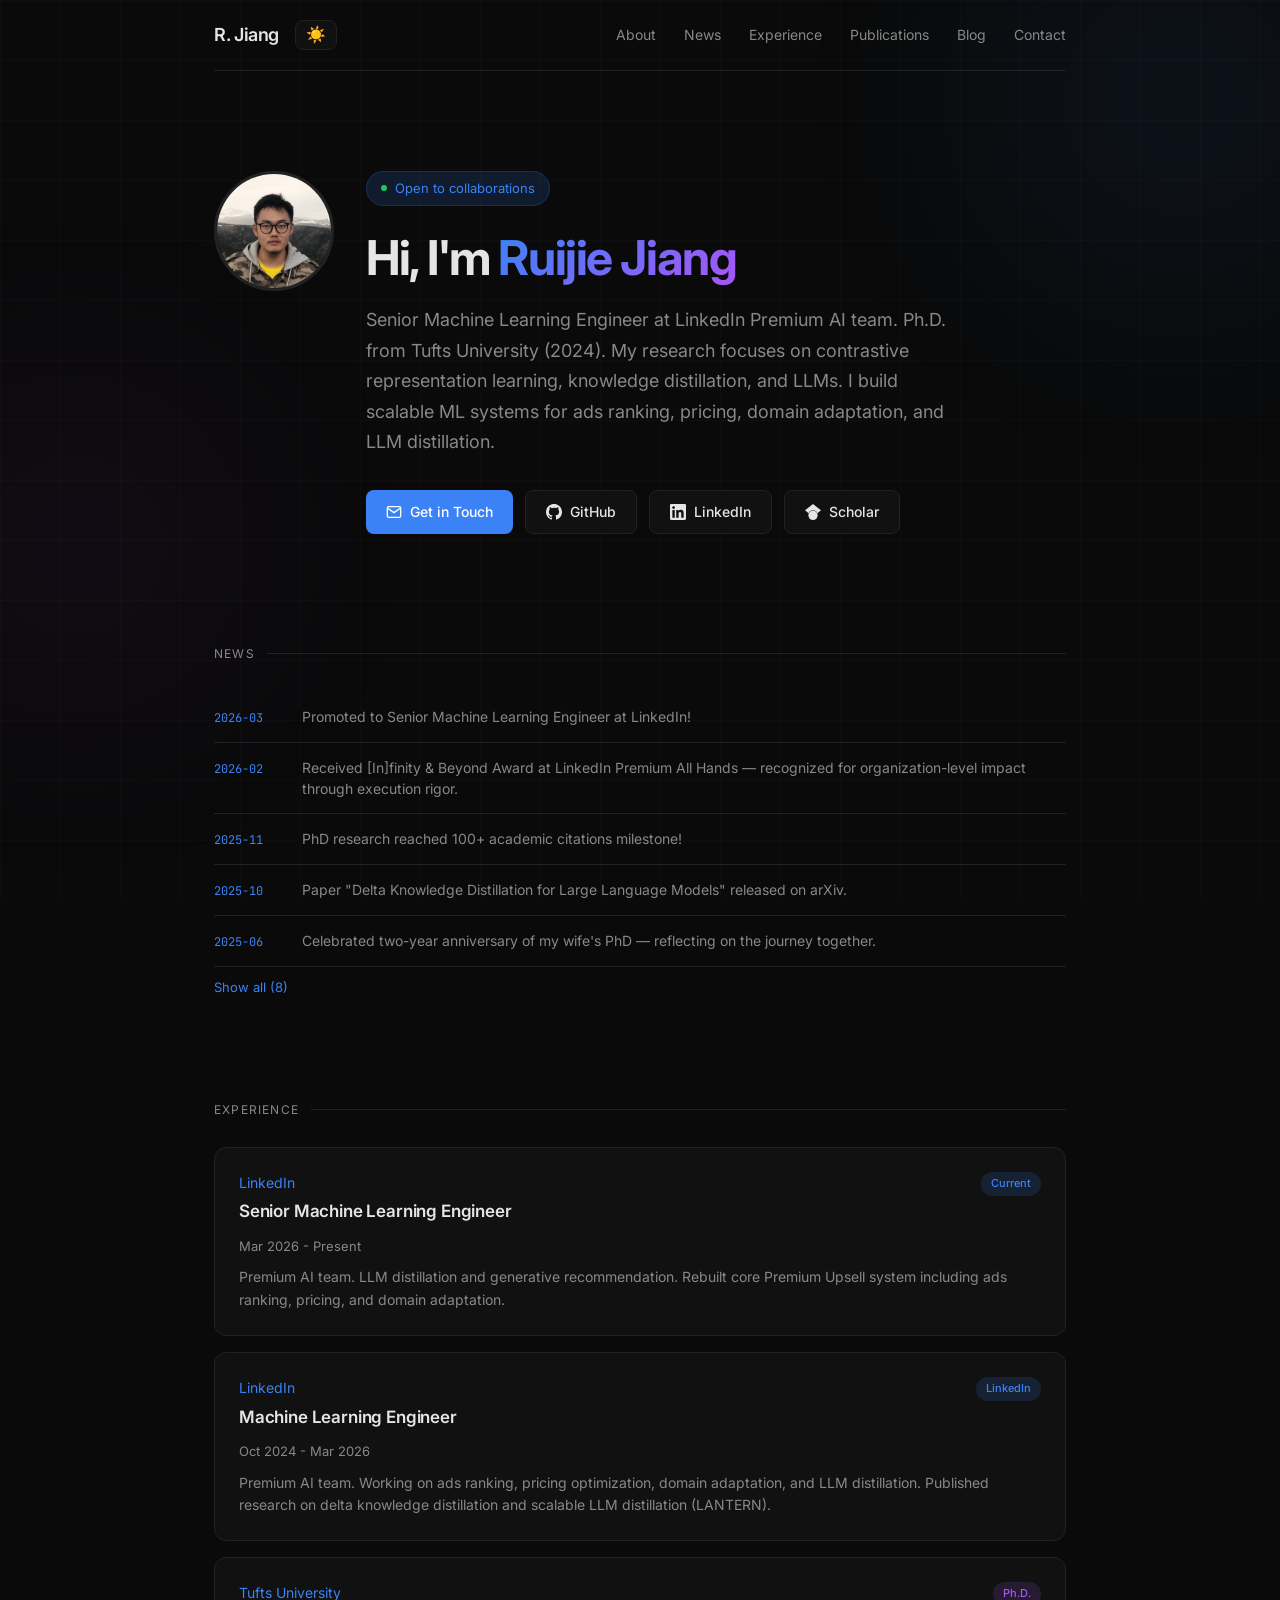
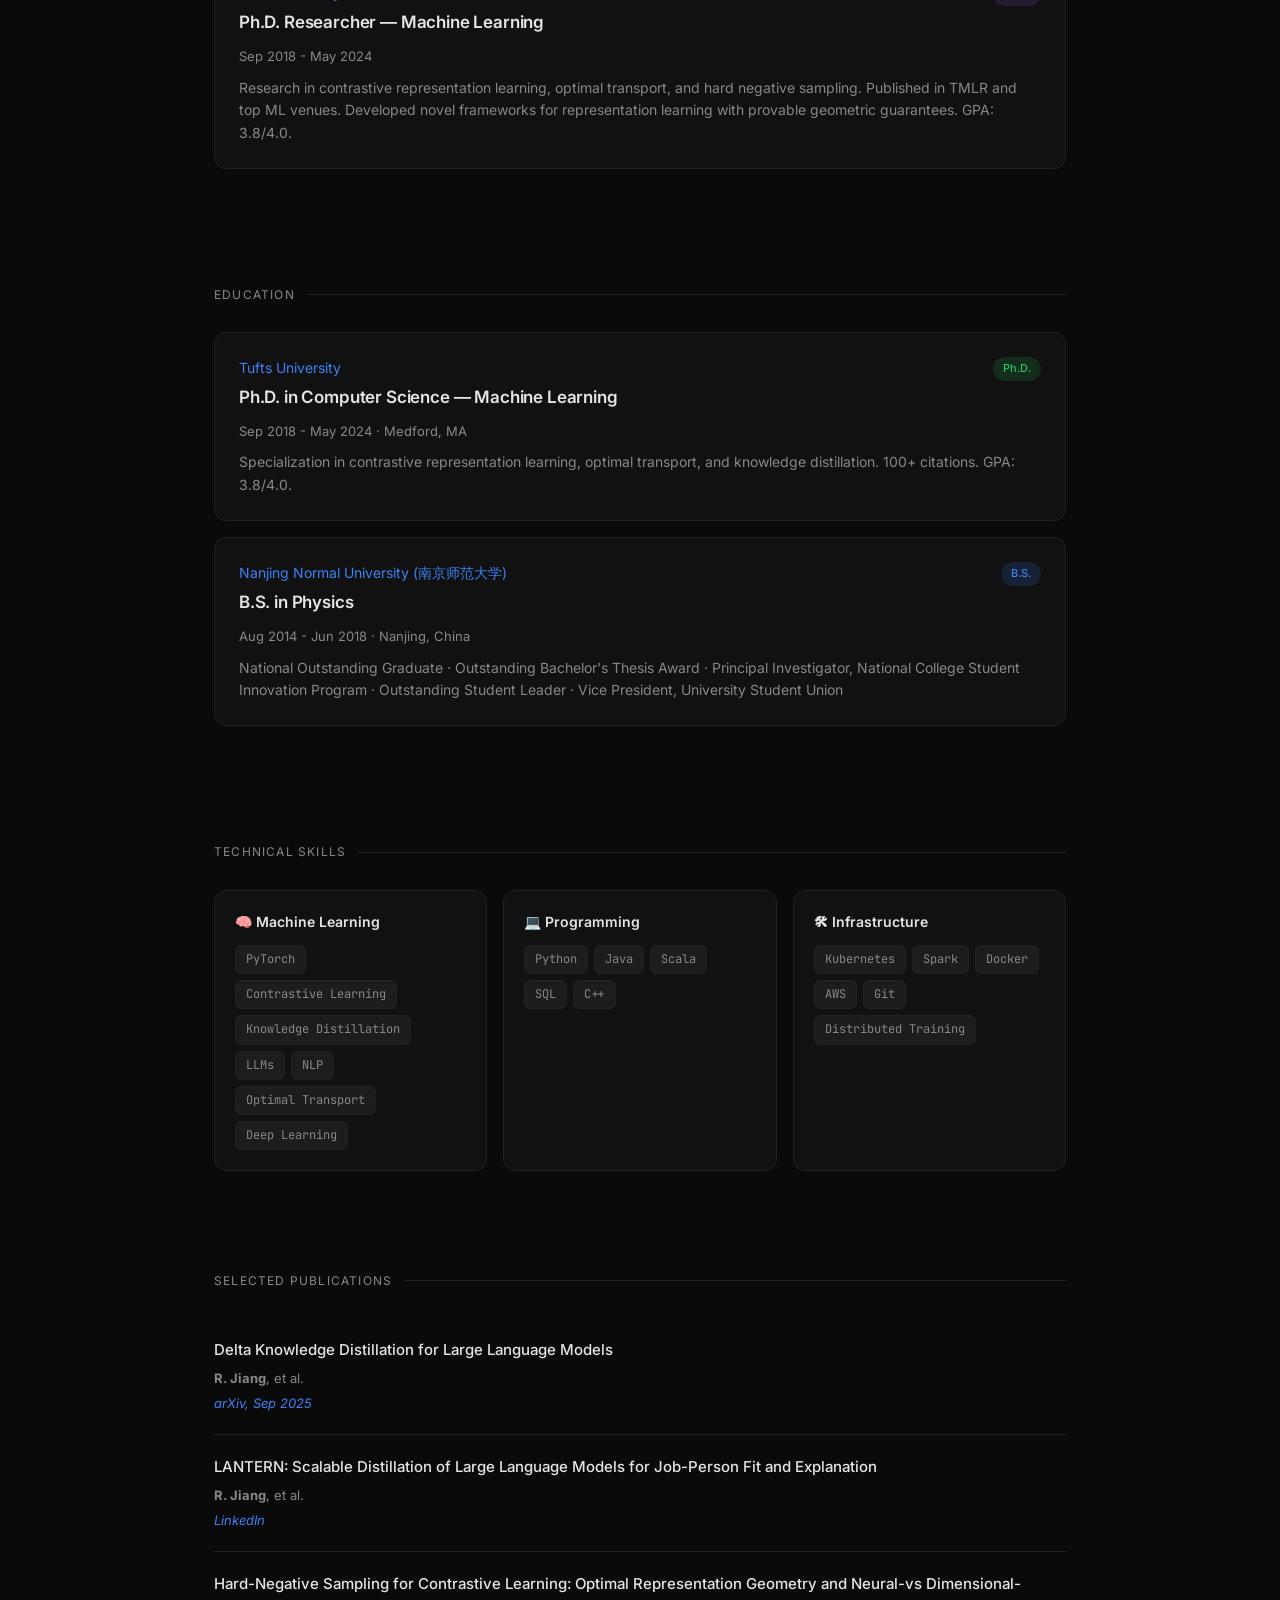
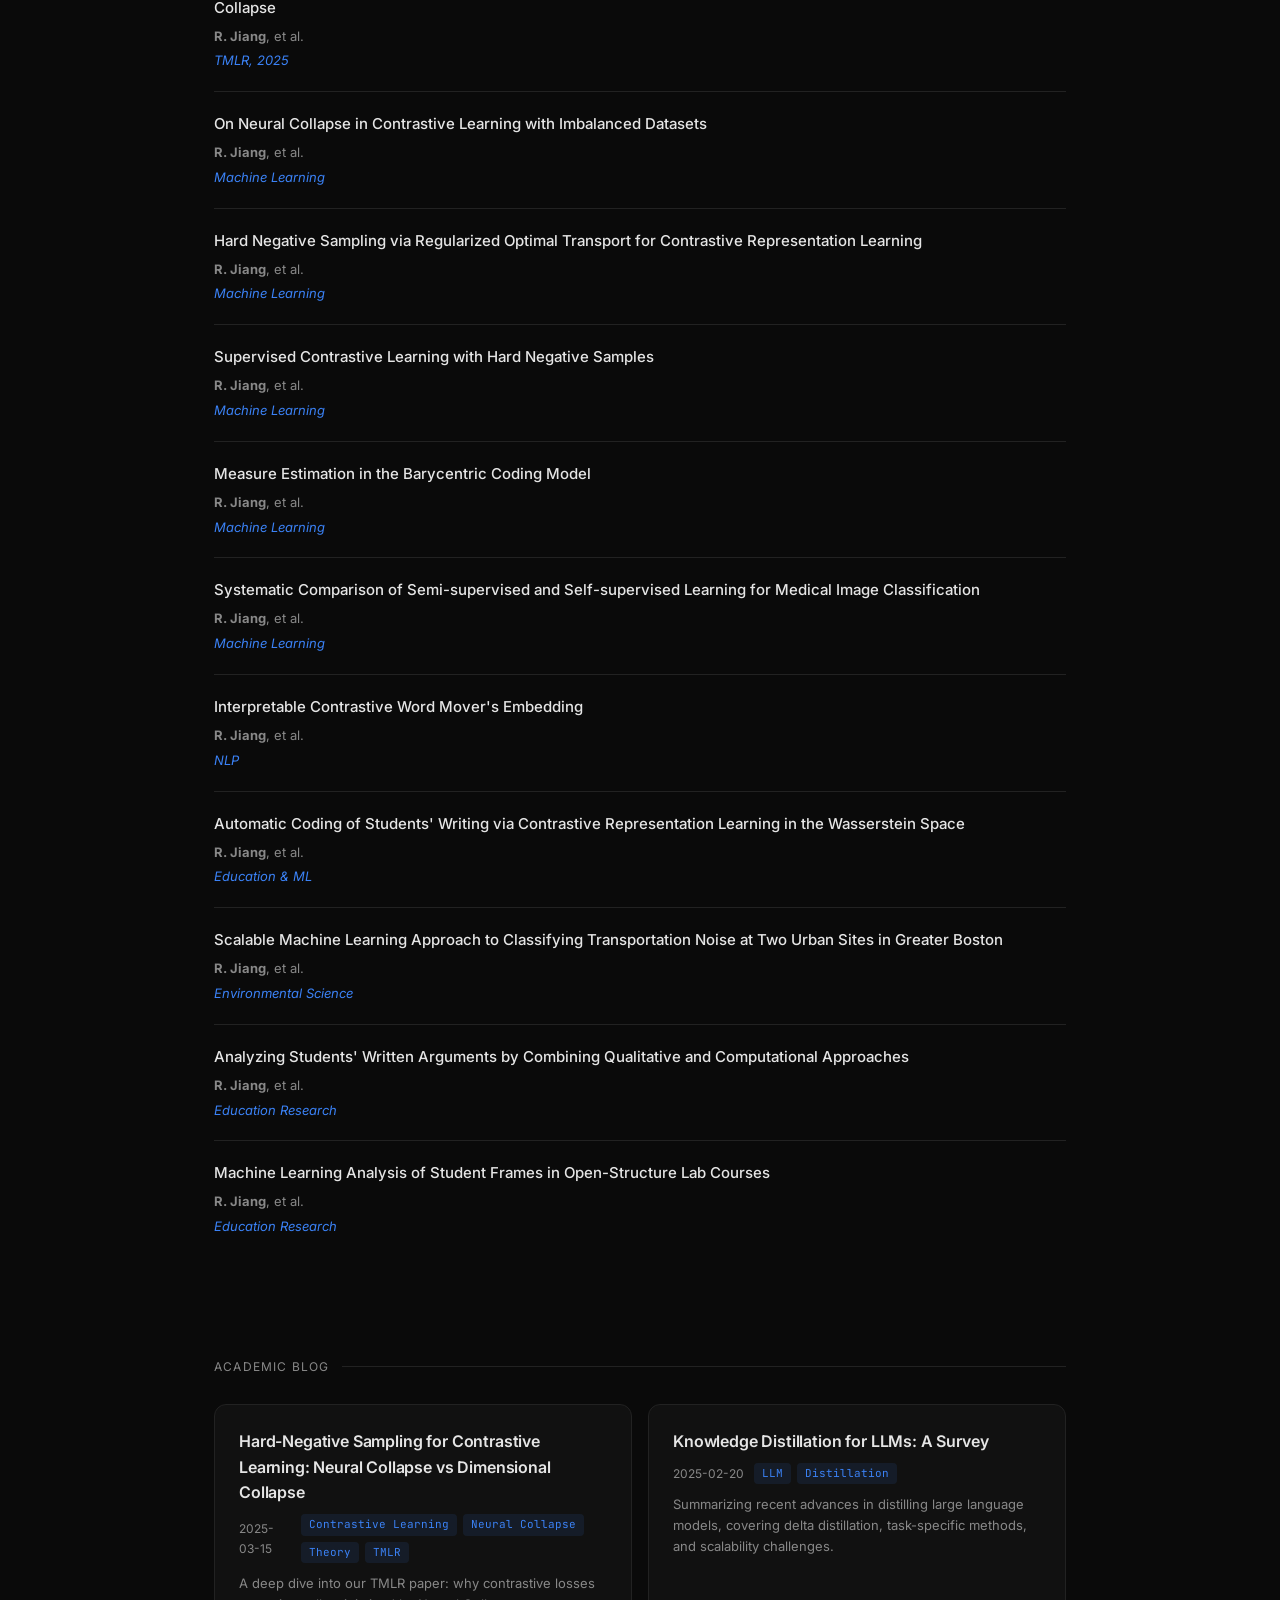
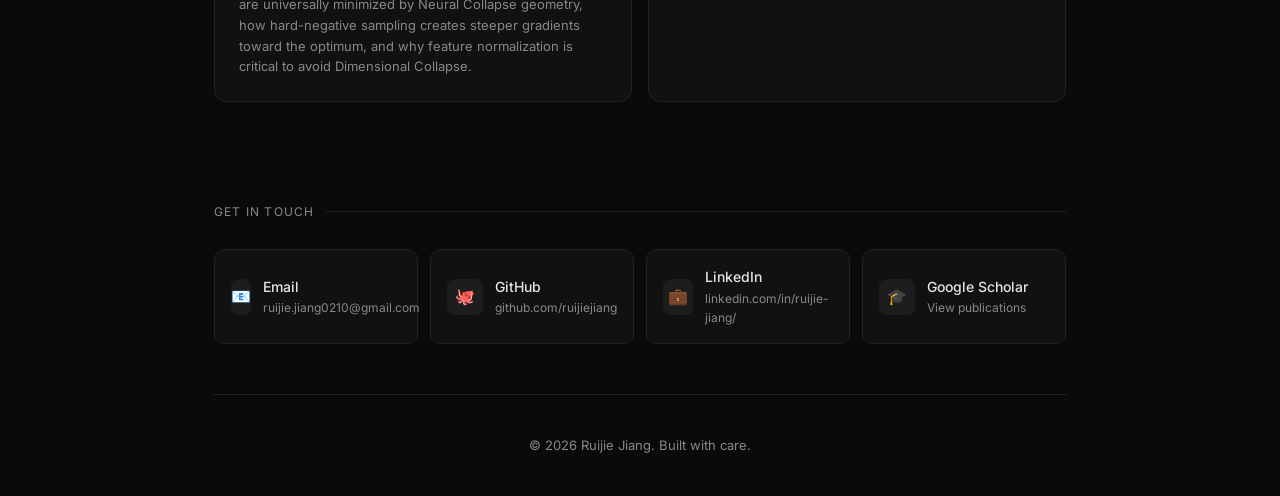
==== commit cd373568: "Add profile photo from LinkedIn" ====
--- a/index.html
+++ b/index.html
@@ -30,10 +30,15 @@
 
     <!-- Hero -->
     <div class="hero" id="about">
-      <div class="hero-badge"><span class="dot"></span><span id="hero-badge"></span></div>
-      <h1>Hi, I'm <span class="gradient" id="hero-name"></span></h1>
-      <p class="hero-desc" id="hero-desc"></p>
-      <div class="hero-links" id="hero-links"></div>
+      <div class="hero-top">
+        <img src="photo.jpg" alt="Ruijie Jiang" class="hero-photo">
+        <div>
+          <div class="hero-badge"><span class="dot"></span><span id="hero-badge"></span></div>
+          <h1>Hi, I'm <span class="gradient" id="hero-name"></span></h1>
+          <p class="hero-desc" id="hero-desc"></p>
+          <div class="hero-links" id="hero-links"></div>
+        </div>
+      </div>
     </div>
 
     <!-- News -->
--- a/style.css
+++ b/style.css
@@ -137,6 +137,22 @@
 
 /* ---- Hero ---- */
 .hero { padding: 40px 0 60px; }
+.hero-top { display: flex; align-items: flex-start; gap: 32px; }
+.hero-photo {
+  width: 120px; height: 120px;
+  border-radius: 50%;
+  border: 3px solid var(--border);
+  object-fit: cover;
+  flex-shrink: 0;
+  transition: border-color 0.3s;
+}
+.hero-photo:hover { border-color: var(--accent); }
+@media (max-width: 640px) {
+  .hero-top { flex-direction: column; align-items: center; text-align: center; }
+  .hero-photo { width: 100px; height: 100px; }
+  .hero-desc { max-width: 100%; }
+  .hero-links { justify-content: center; }
+}
 .hero-badge {
   display: inline-flex;
   align-items: center;
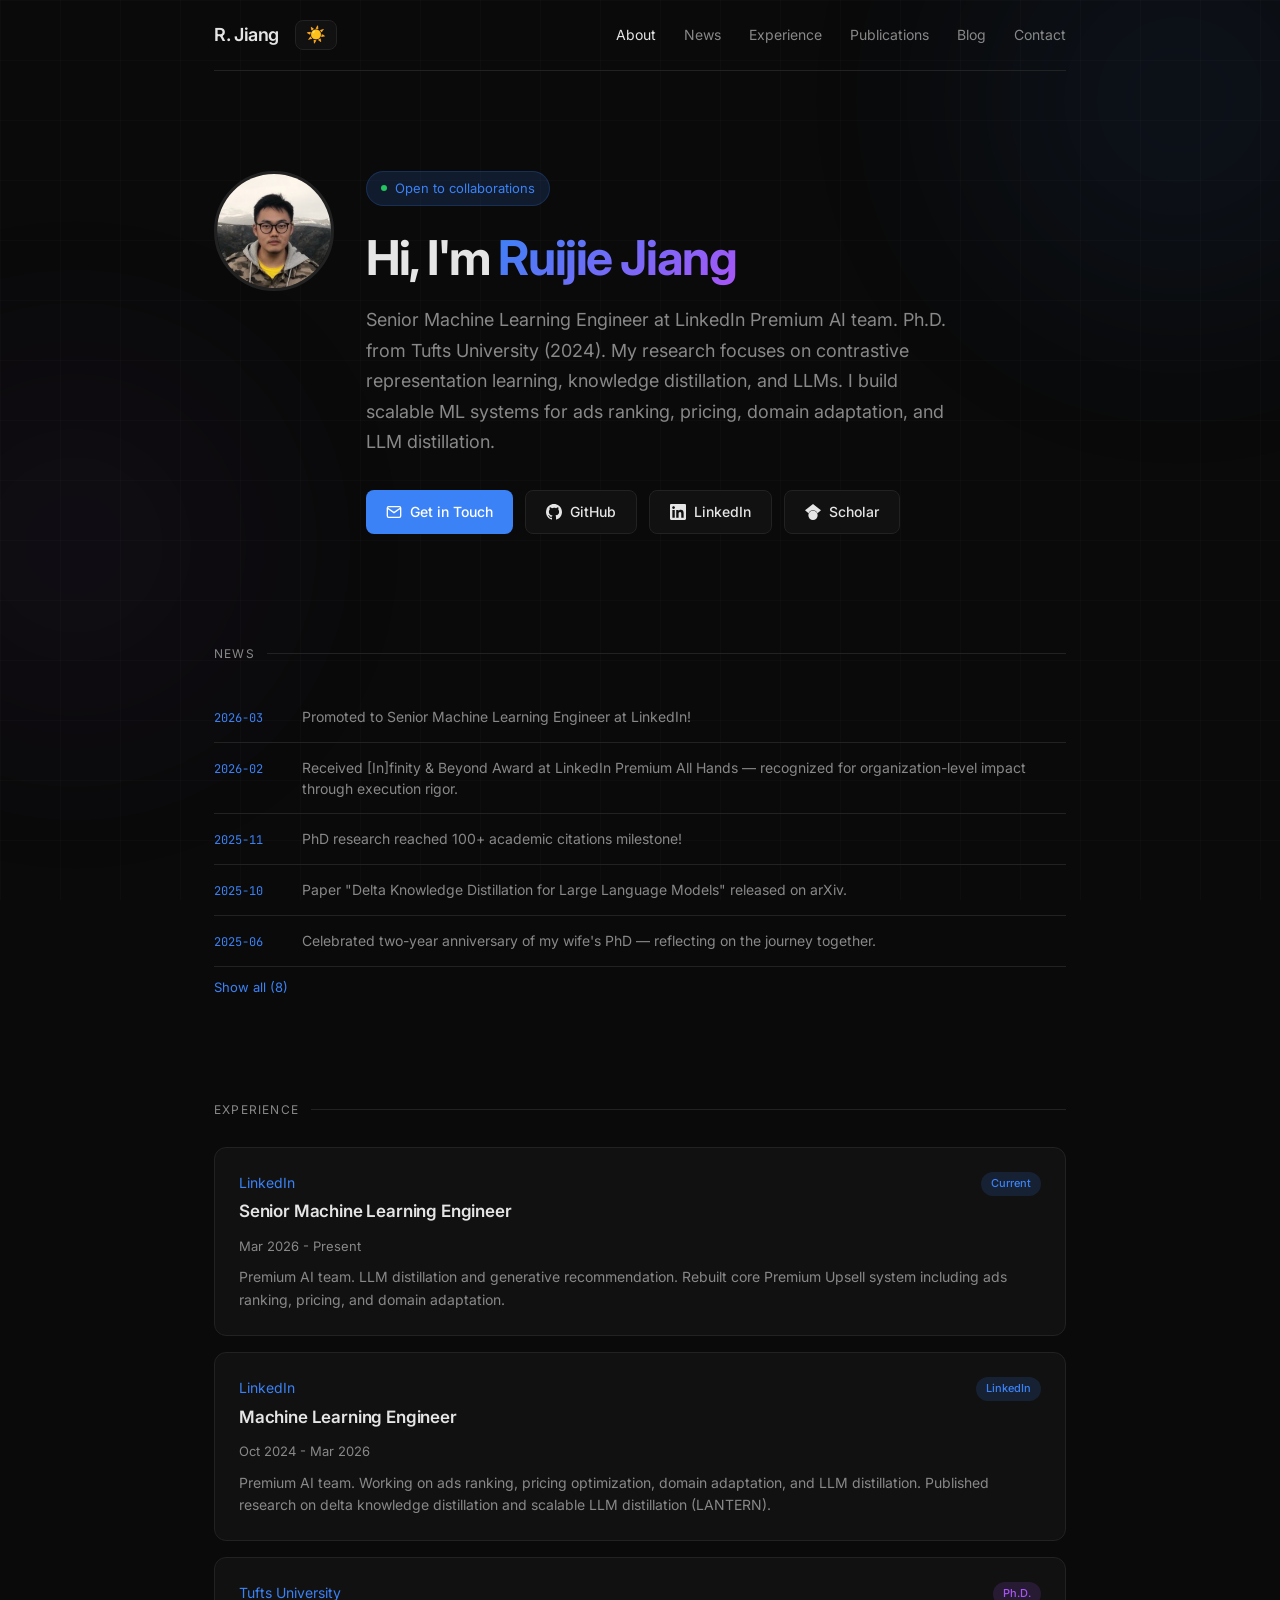
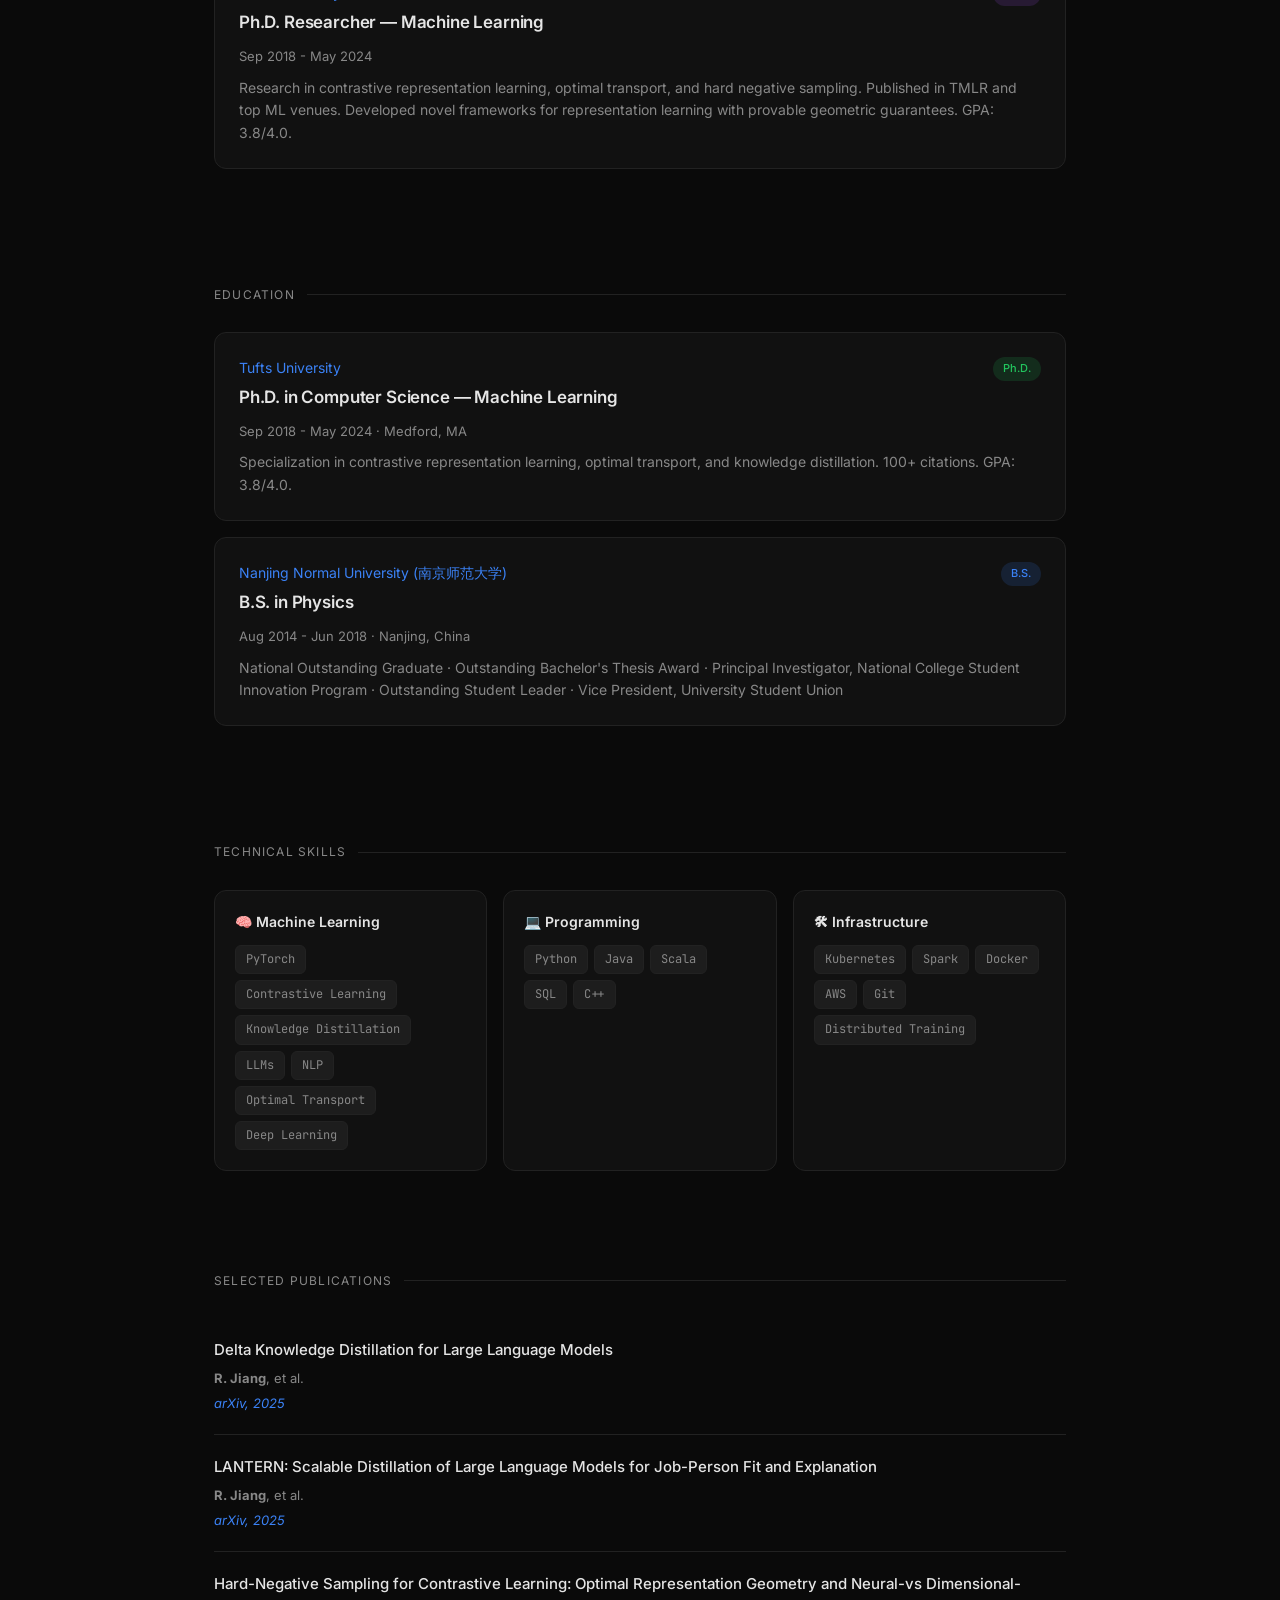
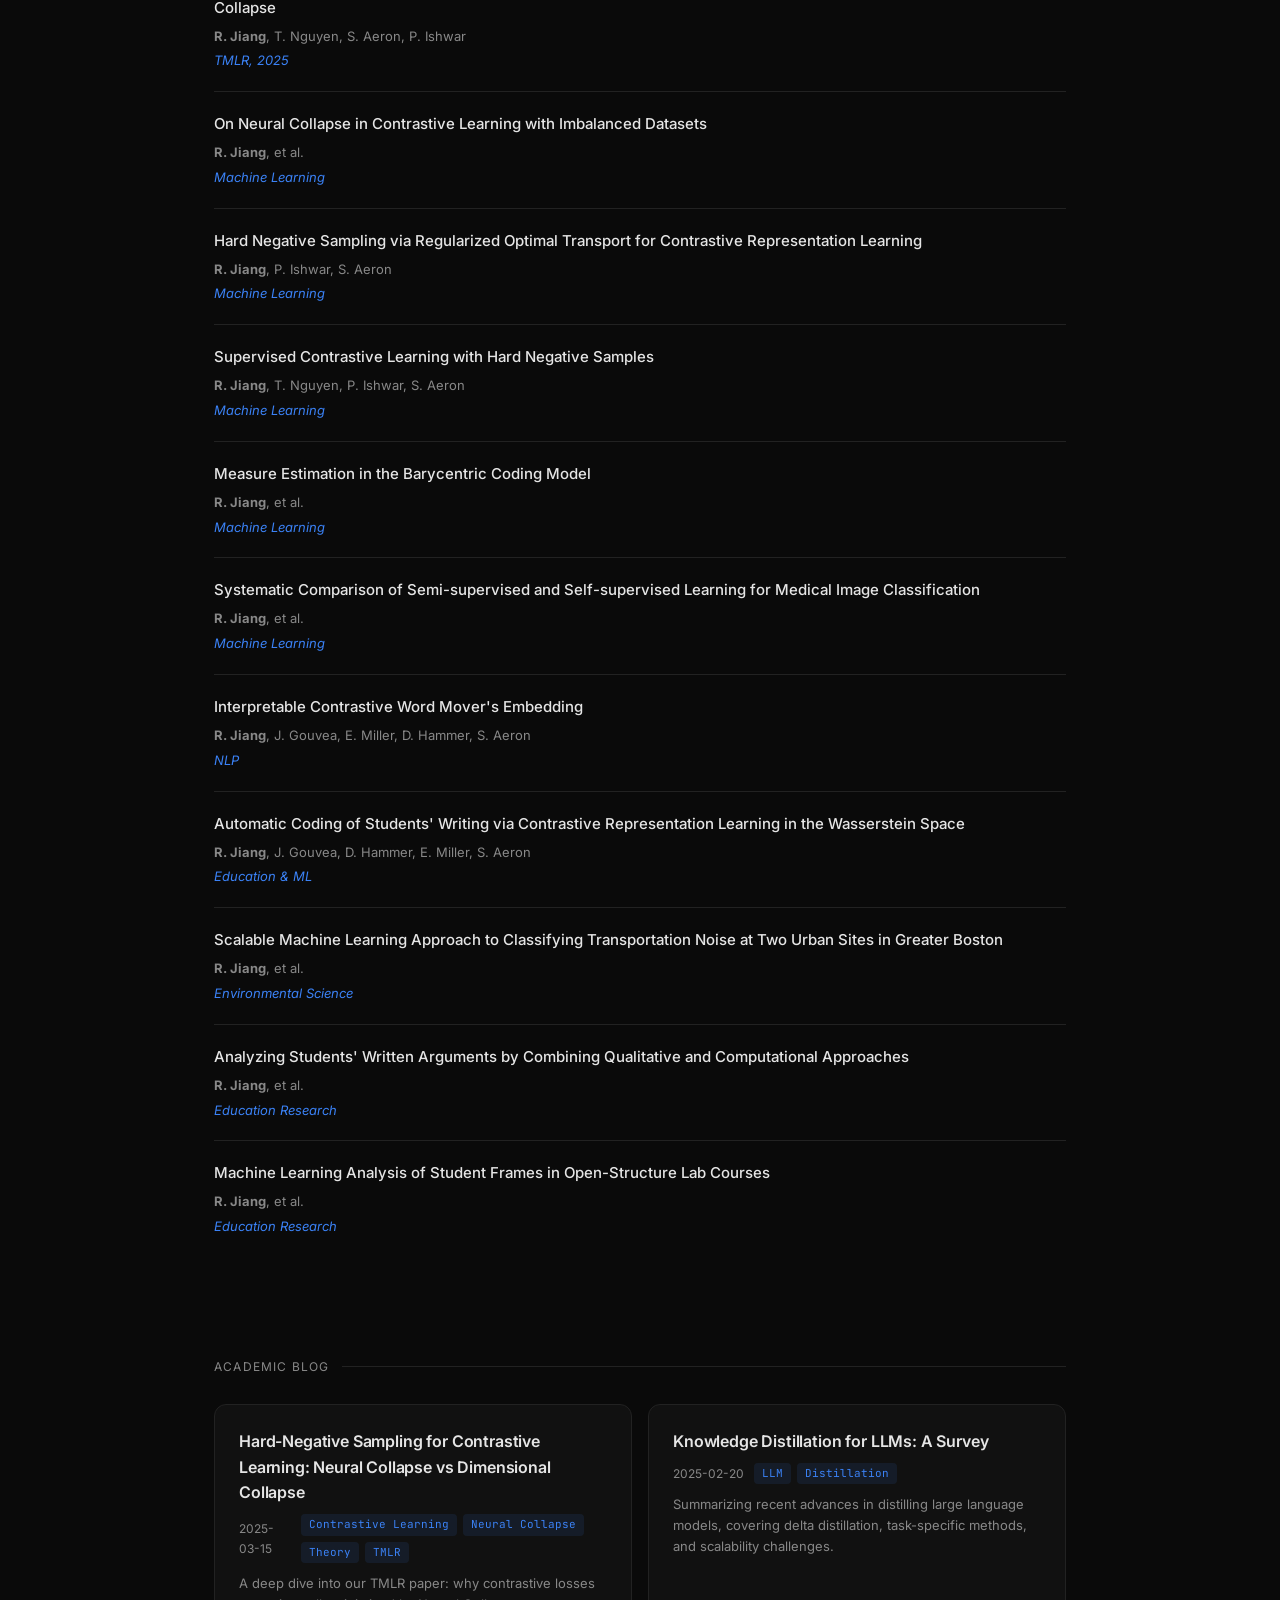
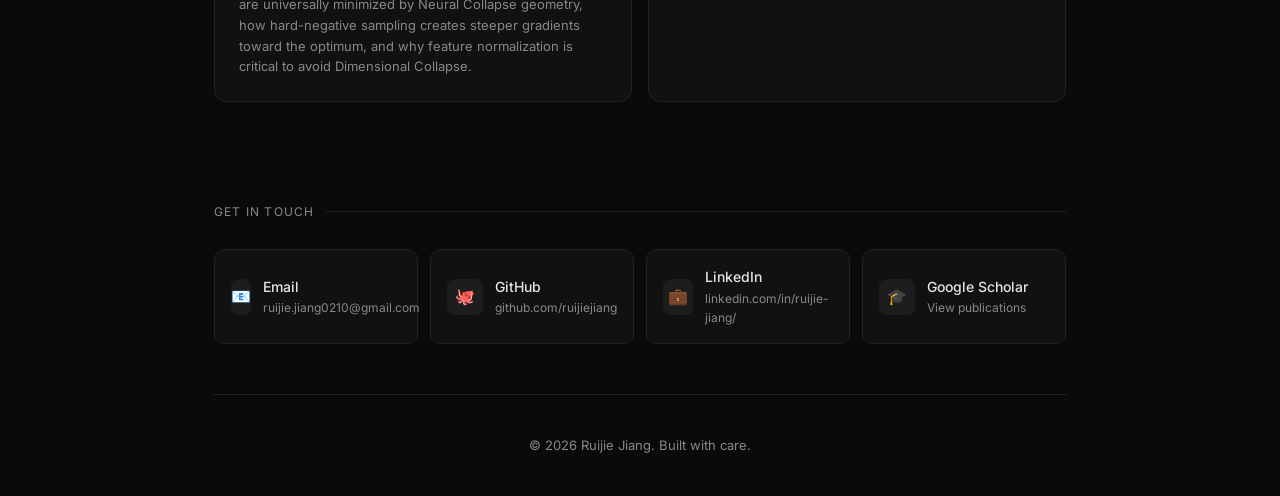
==== commit 3636083c: "Refactor: separate pages for each section, shared render.js" ====
--- a/index.html
+++ b/index.html
@@ -12,21 +12,7 @@
   <div class="glow-orb glow-2"></div>
 
   <div class="container">
-    <!-- Nav -->
-    <nav>
-      <div class="nav-left">
-        <div class="nav-name" id="nav-name"></div>
-        <button class="theme-toggle" id="theme-toggle" title="Toggle day/night"></button>
-      </div>
-      <div class="nav-links">
-        <a href="#about">About</a>
-        <a href="#news">News</a>
-        <a href="#experience">Experience</a>
-        <a href="#publications">Publications</a>
-        <a href="#blog">Blog</a>
-        <a href="#contact">Contact</a>
-      </div>
-    </nav>
+    <nav id="nav"></nav>
 
     <!-- Hero -->
     <div class="hero" id="about">
@@ -41,7 +27,7 @@
       </div>
     </div>
 
-    <!-- News -->
+    <!-- News (preview) -->
     <section id="news">
       <div class="section-title">News</div>
       <ul class="news-list" id="news-list"></ul>
@@ -65,13 +51,13 @@
       <div class="skills-grid" id="skills-grid"></div>
     </section>
 
-    <!-- Publications -->
+    <!-- Publications (preview) -->
     <section id="publications">
       <div class="section-title">Selected Publications</div>
       <div id="pub-list"></div>
     </section>
 
-    <!-- Blog -->
+    <!-- Blog (preview) -->
     <section id="blog">
       <div class="section-title">Academic Blog</div>
       <div class="blog-grid" id="blog-grid"></div>
@@ -87,45 +73,13 @@
   </div>
 
   <script src="data.js"></script>
+  <script src="render.js"></script>
   <script>
-    // ---- SVG icons ----
-    const ICONS = {
-      mail: '<svg width="16" height="16" fill="none" stroke="currentColor" stroke-width="2" viewBox="0 0 24 24"><path d="M4 4h16c1.1 0 2 .9 2 2v12c0 1.1-.9 2-2 2H4c-1.1 0-2-.9-2-2V6c0-1.1.9-2 2-2z"/><path d="m22 6-10 7L2 6"/></svg>',
-      github: '<svg width="16" height="16" fill="currentColor" viewBox="0 0 24 24"><path d="M12 0c-6.626 0-12 5.373-12 12 0 5.302 3.438 9.8 8.207 11.387.599.111.793-.261.793-.577v-2.234c-3.338.726-4.033-1.416-4.033-1.416-.546-1.387-1.333-1.756-1.333-1.756-1.089-.745.083-.729.083-.729 1.205.084 1.839 1.237 1.839 1.237 1.07 1.834 2.807 1.304 3.492.997.107-.775.418-1.305.762-1.604-2.665-.305-5.467-1.334-5.467-5.931 0-1.311.469-2.381 1.236-3.221-.124-.303-.535-1.524.117-3.176 0 0 1.008-.322 3.301 1.23A11.509 11.509 0 0 1 12 5.803c1.02.005 2.047.138 3.006.404 2.291-1.552 3.297-1.23 3.297-1.23.653 1.653.242 2.874.118 3.176.77.84 1.235 1.911 1.235 3.221 0 4.609-2.807 5.624-5.479 5.921.43.372.823 1.102.823 2.222v3.293c0 .319.192.694.801.576C20.566 21.797 24 17.3 24 12c0-6.627-5.373-12-12-12z"/></svg>',
-      linkedin: '<svg width="16" height="16" fill="currentColor" viewBox="0 0 24 24"><path d="M20.447 20.452h-3.554v-5.569c0-1.328-.027-3.037-1.852-3.037-1.853 0-2.136 1.445-2.136 2.939v5.667H9.351V9h3.414v1.561h.046c.477-.9 1.637-1.85 3.37-1.85 3.601 0 4.267 2.37 4.267 5.455v6.286zM5.337 7.433c-1.144 0-2.063-.926-2.063-2.065 0-1.138.92-2.063 2.063-2.063 1.14 0 2.064.925 2.064 2.063 0 1.139-.925 2.065-2.064 2.065zm1.782 13.019H3.555V9h3.564v11.452zM22.225 0H1.771C.792 0 0 .774 0 1.729v20.542C0 23.227.792 24 1.771 24h20.451C23.2 24 24 23.227 24 22.271V1.729C24 .774 23.2 0 22.222 0h.003z"/></svg>',
-      scholar: '<svg width="16" height="16" fill="currentColor" viewBox="0 0 24 24"><path d="M5.242 13.769L0 9.5 12 0l12 9.5-5.242 4.269C17.548 11.249 14.978 9.5 12 9.5c-2.977 0-5.548 1.748-6.758 4.269zM12 10a7 7 0 1 0 0 14 7 7 0 0 0 0-14z"/></svg>',
-    };
+    // Nav — links to dedicated pages
+    renderNav('nav', '', 'about');
+    initTheme();
 
-    const $ = (id) => document.getElementById(id);
-    const el = (tag, cls, html) => {
-      const e = document.createElement(tag);
-      if (cls) e.className = cls;
-      if (html) e.innerHTML = html;
-      return e;
-    };
-
-    // ---- Theme (auto day/night + manual toggle) ----
-    function isDay() {
-      const h = new Date().getHours();
-      return h >= SITE.dayStart && h < SITE.dayEnd;
-    }
-    function applyTheme(day) {
-      document.documentElement.setAttribute('data-theme', day ? 'day' : 'night');
-      $('theme-toggle').textContent = day ? '🌙' : '☀️';
-      $('theme-toggle').title = day ? 'Switch to night mode' : 'Switch to day mode';
-    }
-    let currentThemeIsDay = isDay();
-    const saved = sessionStorage.getItem('theme');
-    if (saved !== null) currentThemeIsDay = saved === 'day';
-    $('theme-toggle').addEventListener('click', () => {
-      currentThemeIsDay = !currentThemeIsDay;
-      sessionStorage.setItem('theme', currentThemeIsDay ? 'day' : 'night');
-      applyTheme(currentThemeIsDay);
-    });
-    applyTheme(currentThemeIsDay);
-
-    // ---- Hero ----
-    $('nav-name').textContent = SITE.shortName;
+    // Hero
     $('hero-badge').textContent = SITE.badge;
     $('hero-name').textContent = SITE.name;
     $('hero-desc').textContent = SITE.heroDesc;
@@ -136,116 +90,15 @@
       <a href="${SITE.scholar}" class="btn-secondary" target="_blank">${ICONS.scholar} Scholar</a>
     `;
 
-    // ---- News ----
-    const newsList = $('news-list');
-    const NEWS_INITIAL = 5;
-    SITE.news.forEach((n, i) => {
-      const li = el('li', 'news-item', `
-        <span class="news-date">${n.date}</span>
-        <span class="news-text">${n.text}</span>
-      `);
-      if (i >= NEWS_INITIAL) li.style.display = 'none';
-      li.dataset.idx = i;
-      newsList.appendChild(li);
-    });
-    if (SITE.news.length > NEWS_INITIAL) {
-      const btn = el('button', 'news-show-more', `Show all (${SITE.news.length})`);
-      let expanded = false;
-      btn.addEventListener('click', () => {
-        expanded = !expanded;
-        newsList.querySelectorAll('.news-item').forEach(li => {
-          li.style.display = (expanded || +li.dataset.idx < NEWS_INITIAL) ? '' : 'none';
-        });
-        btn.textContent = expanded ? 'Show less' : `Show all (${SITE.news.length})`;
-      });
-      newsList.parentElement.appendChild(btn);
-    }
-
-    // ---- Experience & Education ----
-    function renderCards(list, containerId) {
-      const container = $(containerId);
-      list.forEach(item => {
-        container.appendChild(el('div', 'card', `
-          <div class="card-header">
-            <div>
-              <div class="card-org">${item.org}</div>
-              <div class="card-title">${item.role || item.degree}</div>
-            </div>
-            <span class="card-tag tag-${item.tagColor}">${item.tag}</span>
-          </div>
-          <div class="card-date">${item.date}</div>
-          <div class="card-desc">${item.desc}</div>
-        `));
-      });
-    }
+    // Sections
+    renderNews('news-list', false);
     renderCards(SITE.experience, 'experience-list');
     renderCards(SITE.education, 'education-list');
-
-    // ---- Skills ----
-    const skillsGrid = $('skills-grid');
-    SITE.skills.forEach(s => {
-      skillsGrid.appendChild(el('div', 'skill-card', `
-        <h3>${s.icon} ${s.category}</h3>
-        <div class="skill-tags">${s.items.map(i => `<span class="skill-tag">${i}</span>`).join('')}</div>
-      `));
-    });
-
-    // ---- Publications ----
-    const pubList = $('pub-list');
-    SITE.publications.forEach(p => {
-      const titleHtml = p.link
-        ? `<a href="${p.link}" target="_blank">${p.title}</a>`
-        : p.title;
-      pubList.appendChild(el('div', 'pub-item', `
-        <div class="pub-title">${titleHtml}</div>
-        <div class="pub-authors">${p.authors}</div>
-        <div class="pub-venue">${p.venue}</div>
-      `));
-    });
-
-    // ---- Blog ----
-    const blogGrid = $('blog-grid');
-    if (SITE.blogPosts.length === 0) {
-      blogGrid.appendChild(el('p', 'blog-empty', 'Coming soon...'));
-    } else {
-      SITE.blogPosts.forEach(post => {
-        const titleHtml = post.link
-          ? `<a href="${post.link}">${post.title}</a>`
-          : post.title;
-        const tagsHtml = post.tags.map(t => `<span class="blog-tag">${t}</span>`).join('');
-        blogGrid.appendChild(el('div', 'blog-card', `
-          <div class="blog-card-title">${titleHtml}</div>
-          <div class="blog-card-meta">
-            <span>${post.date}</span>
-            <div class="blog-card-tags">${tagsHtml}</div>
-          </div>
-          <div class="blog-card-summary">${post.summary}</div>
-        `));
-      });
-    }
-
-    // ---- Contact ----
-    const contactGrid = $('contact-grid');
-    [
-      { icon: '📧', label: 'Email',          sub: SITE.email,                                    href: `mailto:${SITE.email}` },
-      { icon: '🐙', label: 'GitHub',         sub: SITE.github.replace('https://', ''),           href: SITE.github },
-      { icon: '💼', label: 'LinkedIn',        sub: SITE.linkedin.replace('https://www.', ''),     href: SITE.linkedin },
-      { icon: '🎓', label: 'Google Scholar',  sub: 'View publications',                           href: SITE.scholar },
-    ].forEach(c => {
-      const a = el('a', 'contact-item', `
-        <div class="contact-icon">${c.icon}</div>
-        <div>
-          <div class="contact-label">${c.label}</div>
-          <div class="contact-sub">${c.sub}</div>
-        </div>
-      `);
-      a.href = c.href;
-      a.target = '_blank';
-      contactGrid.appendChild(a);
-    });
-
-    // ---- Footer ----
-    $('footer').innerHTML = `&copy; ${new Date().getFullYear()} ${SITE.name}. Built with care.`;
+    renderSkills('skills-grid');
+    renderPublications('pub-list');
+    renderBlog('blog-grid', '');
+    renderContact('contact-grid');
+    renderFooter('footer');
   </script>
 </body>
 </html>
